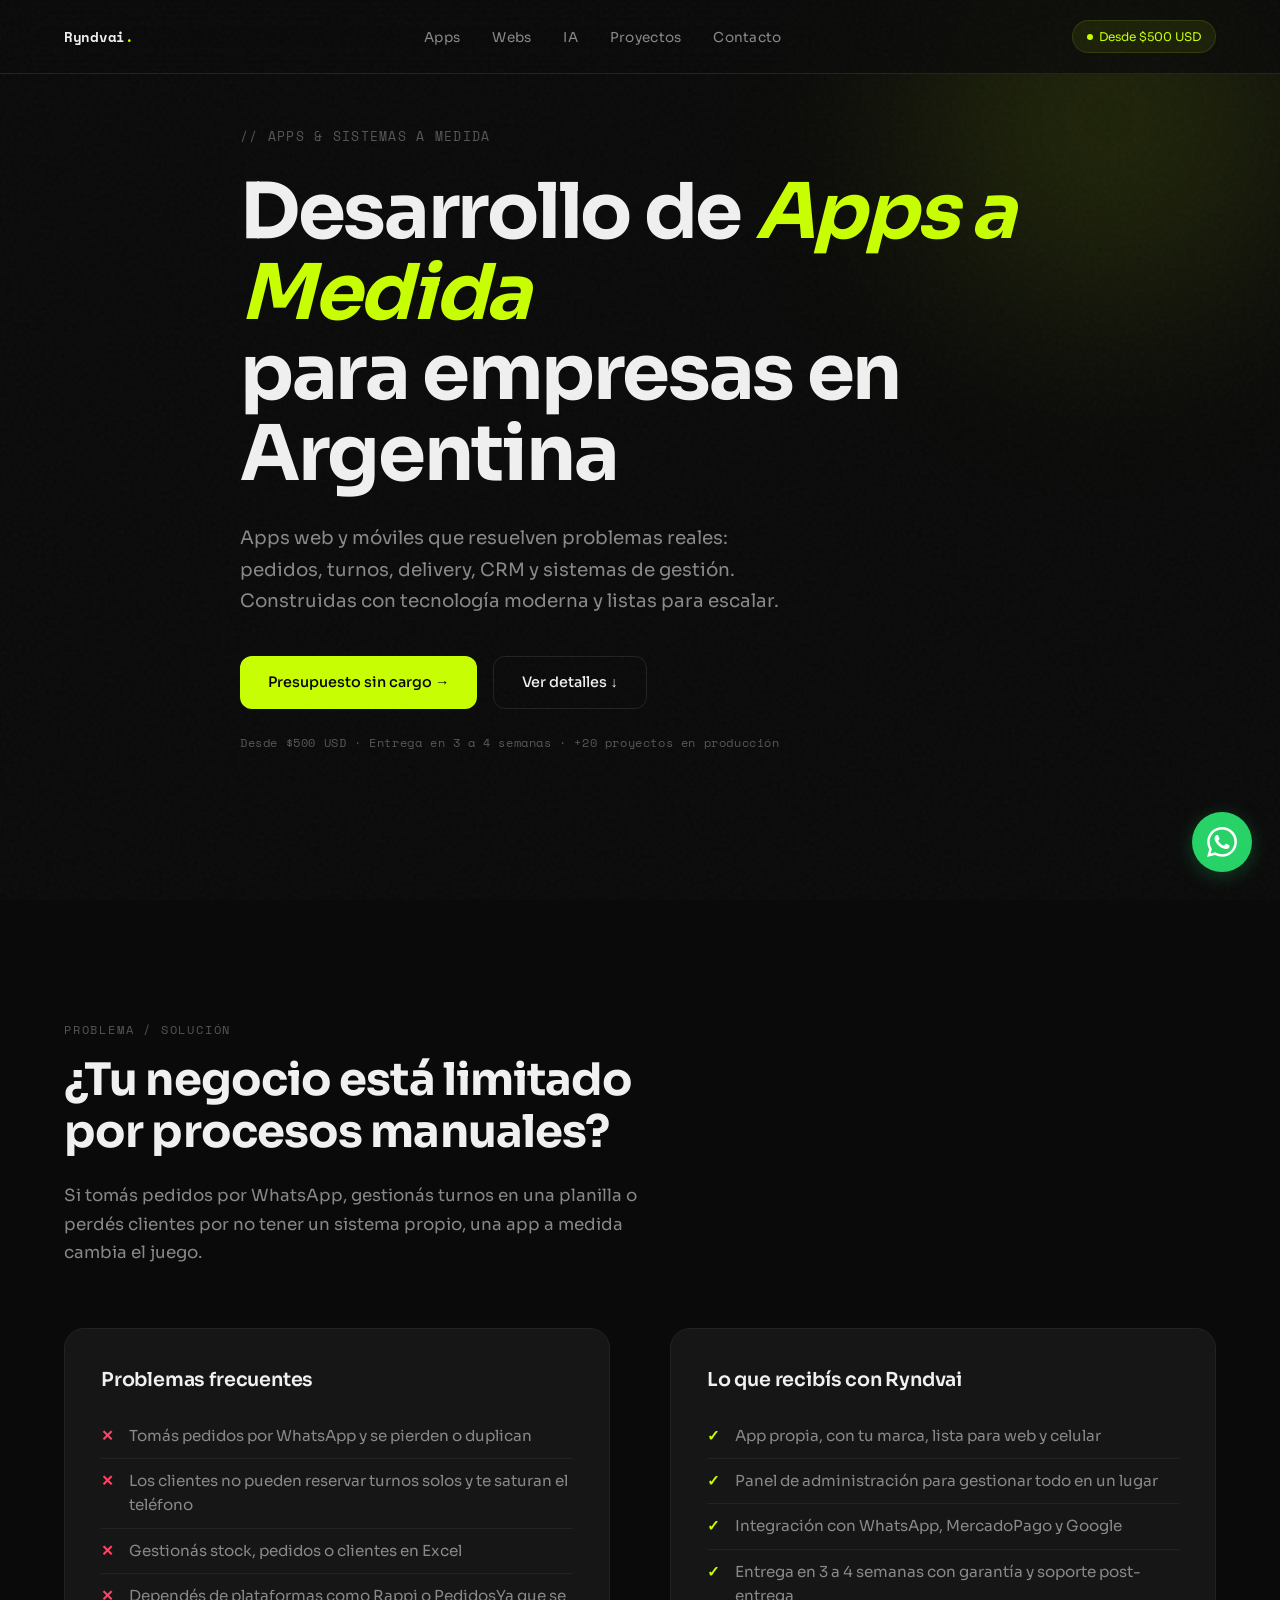
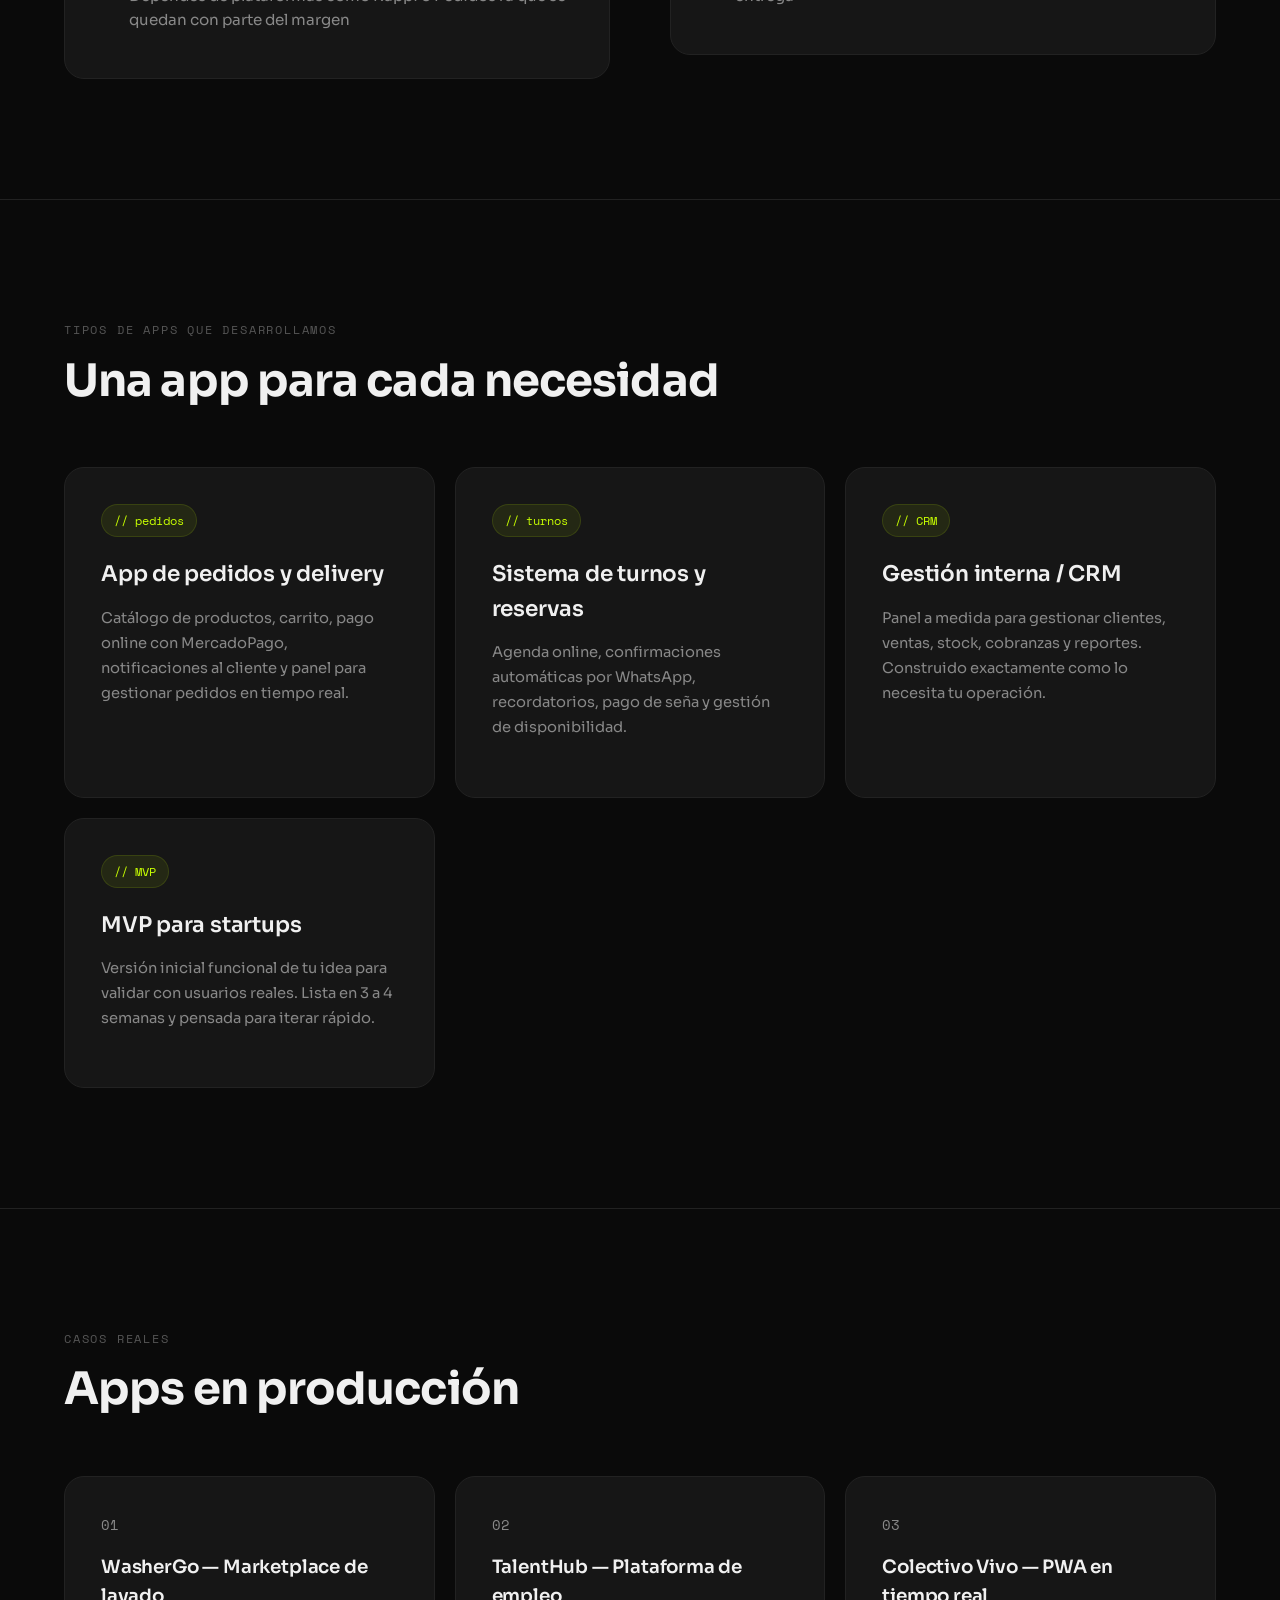
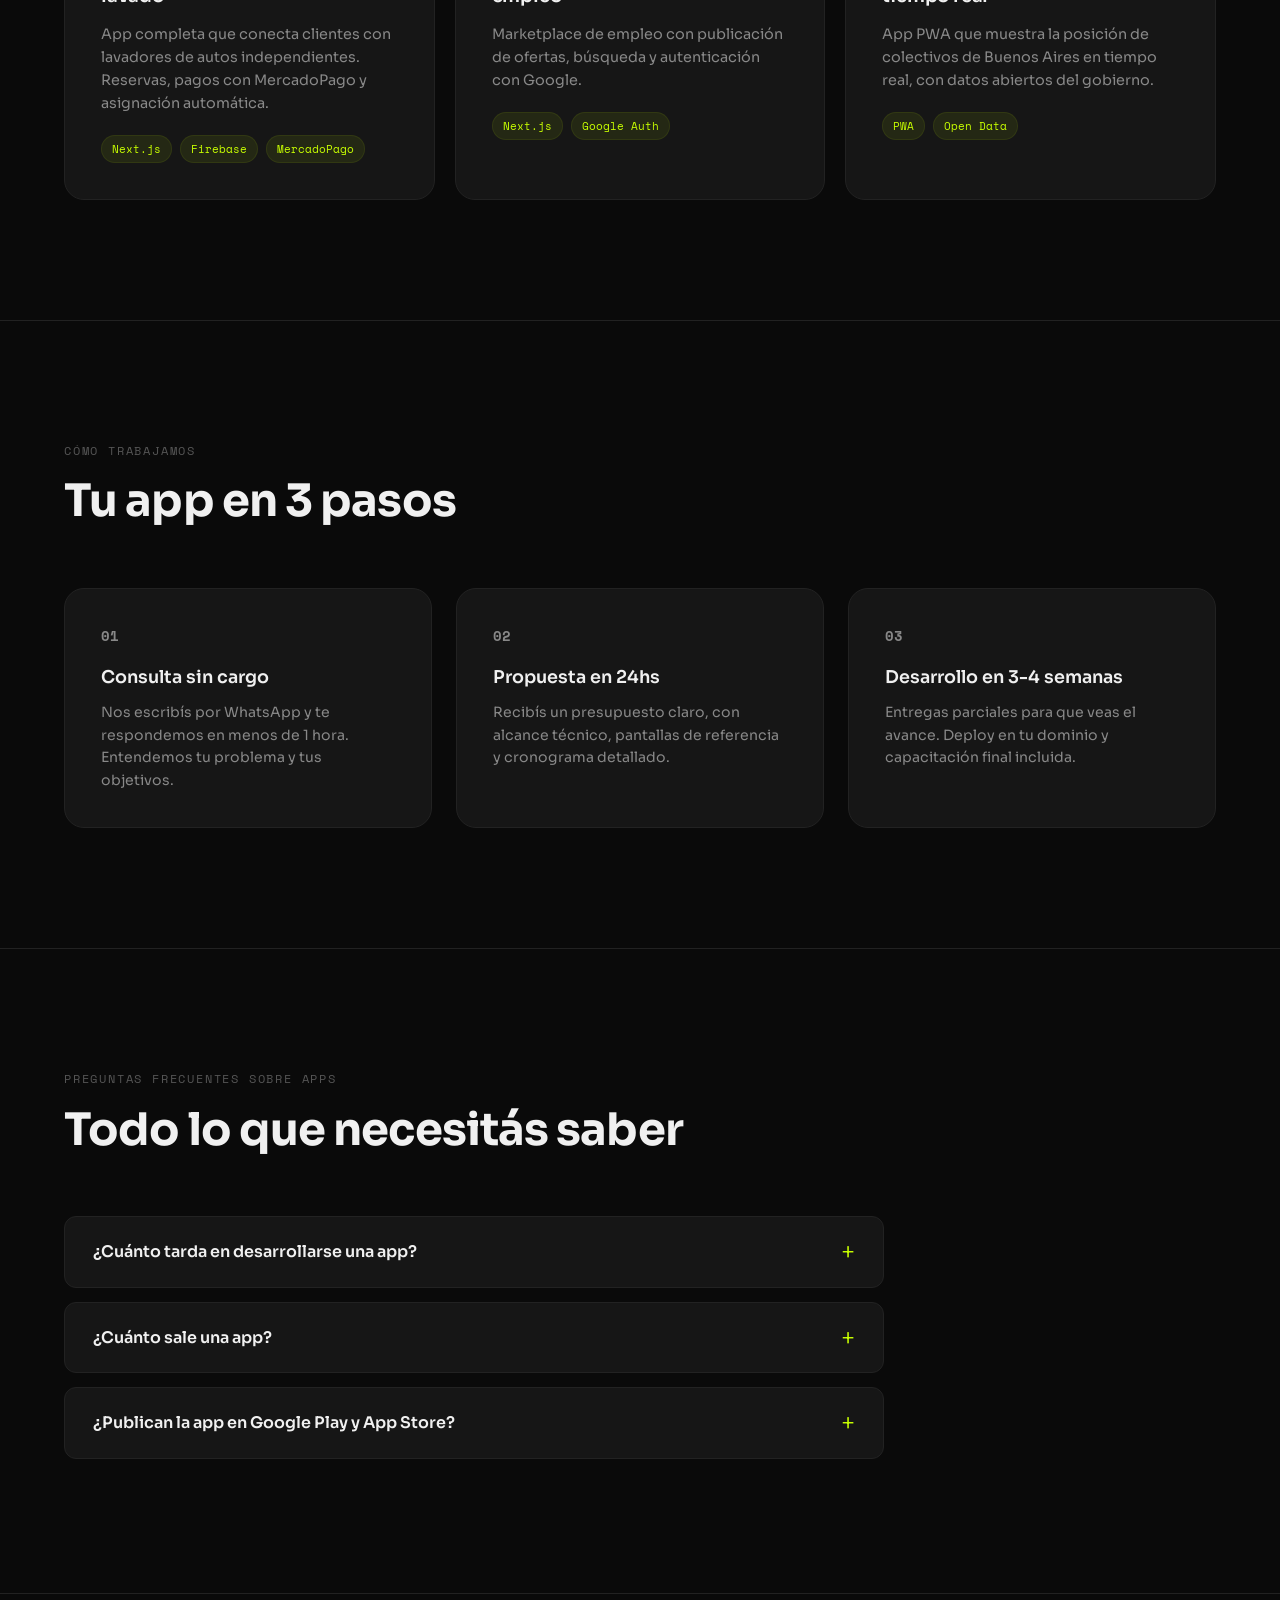
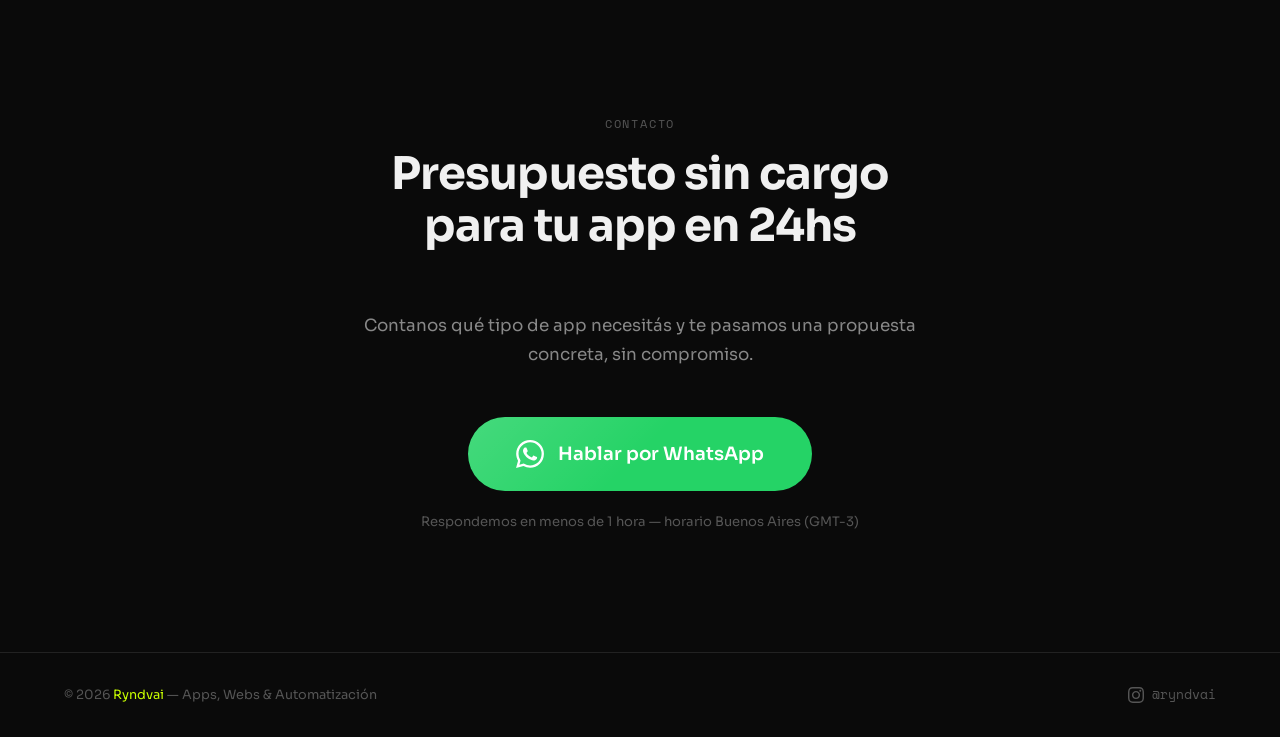
==== apps/index.html @ b4d009ed "fix: shorten meta descriptions to 145-155 chars (SEO best practice, fixes Bing warning)" ====
<!DOCTYPE html>
<html lang="es">
<head>
    <meta charset="UTF-8" />
    <meta name="viewport" content="width=device-width, initial-scale=1.0" />
    <title>Desarrollo de Apps a Medida en Argentina — Ryndvai</title>
    <meta name="description" content="Apps web y móviles a medida en Argentina: pedidos, turnos, CRM y MVPs. Desde $500 USD. Entrega 3-4 semanas. Presupuesto sin cargo en 24hs." />
    <meta name="keywords" content="desarrollo de apps Argentina, hacer una app para mi negocio, desarrollador apps Buenos Aires, empresa desarrollo de aplicaciones Argentina, app a medida, sistema de pedidos para negocio Argentina, app para turnos y reservas Argentina, app para delivery, app para restaurante Argentina, MVP startup Argentina desarrollo, programador de apps freelance Argentina" />
    <meta name="author" content="Ryndvai — Juan Manuel Luna" />
    <meta name="robots" content="index, follow" />
    <meta name="geo.region" content="AR-C" />
    <meta name="geo.placename" content="Buenos Aires" />
    <link rel="canonical" href="https://ryndvai.com/apps/" />
    <link rel="icon" type="image/png" sizes="32x32" href="/favicon-32.png" />
    <link rel="icon" type="image/png" sizes="16x16" href="/favicon-16.png" />
    <link rel="icon" type="image/x-icon" href="/favicon.ico" />
    <link rel="apple-touch-icon" sizes="180x180" href="/apple-touch-icon.png" />

    <meta property="og:type" content="website" />
    <meta property="og:locale" content="es_AR" />
    <meta property="og:title" content="Desarrollo de Apps a Medida en Argentina — Ryndvai" />
    <meta property="og:description" content="Apps a medida para empresas: pedidos, turnos, delivery, CRM. Desde $500 USD. Entrega 3 a 4 semanas." />
    <meta property="og:url" content="https://ryndvai.com/apps/" />
    <meta property="og:site_name" content="Ryndvai" />

    <meta name="twitter:card" content="summary_large_image" />
    <meta name="twitter:title" content="Desarrollo de Apps a Medida — Ryndvai" />
    <meta name="twitter:description" content="Apps a medida para empresas y PYMES en Argentina. Desde $500 USD." />

    <script type="application/ld+json">
    {
      "@context": "https://schema.org",
      "@type": "Service",
      "serviceType": "Desarrollo de aplicaciones a medida",
      "provider": { "@type": "ProfessionalService", "name": "Ryndvai", "url": "https://ryndvai.com/" },
      "areaServed": { "@type": "Country", "name": "Argentina" },
      "offers": { "@type": "Offer", "price": "500", "priceCurrency": "USD", "priceSpecification": { "@type": "PriceSpecification", "minPrice": "500", "priceCurrency": "USD" } },
      "description": "Desarrollo de apps web y móviles a medida para pedidos, turnos, delivery, CRM y sistemas internos."
    }
    </script>

    <!-- Google Analytics 4 -->
    <script async src="https://www.googletagmanager.com/gtag/js?id=G-XXXXXXXXXX"></script>
    <script>
      window.dataLayer = window.dataLayer || [];
      function gtag(){dataLayer.push(arguments);}
      gtag('js', new Date());
      gtag('config', 'G-XXXXXXXXXX');
      gtag('config', 'AW-XXXXXXXXX');
    </script>

    <link rel="preconnect" href="https://fonts.googleapis.com" />
    <link rel="preconnect" href="https://fonts.gstatic.com" crossorigin />
    <link href="https://fonts.googleapis.com/css2?family=Sora:wght@300;400;500;600;700&family=Space+Mono:wght@400;700&display=swap" rel="stylesheet" />
    <link rel="stylesheet" href="../style.css?v=3" />
</head>
<body>

    <nav>
        <div class="container">
            <a href="/" class="nav-logo">Ryndvai<span>.</span></a>
            <ul class="nav-links">
                <li><a href="/apps/">Apps</a></li>
                <li><a href="/webs/">Webs</a></li>
                <li><a href="/ia/">IA</a></li>
                <li><a href="/#projects">Proyectos</a></li>
                <li><a href="#contact">Contacto</a></li>
            </ul>
            <div class="nav-badge">Desde $500 USD</div>
            <button class="mobile-menu-btn" onclick="document.querySelector('.nav-links').classList.toggle('show')" aria-label="Menú">
                <span></span><span></span><span></span>
            </button>
        </div>
    </nav>

    <section class="hero">
        <div class="container">
            <div class="hero-content fade-up">
                <p class="hero-tag">// apps &amp; sistemas a medida</p>
                <h1>Desarrollo de <em>Apps a Medida</em><br>para empresas en Argentina</h1>
                <p class="hero-desc">Apps web y móviles que resuelven problemas reales: pedidos, turnos, delivery, CRM y sistemas de gestión. Construidas con tecnología moderna y listas para escalar.</p>
                <div class="hero-buttons">
                    <a href="https://wa.me/5491178284386?text=Hola%20Ryndvai%2C%20vi%20su%20web%20y%20me%20interesa%20desarrollar%20una%20app%20para%20mi%20negocio.%20%C2%BFPodemos%20hablar%3F" target="_blank" rel="noopener" class="btn btn-primary" onclick="trackWhatsAppClick('landing_apps')">Presupuesto sin cargo →</a>
                    <a href="#detalle" class="btn btn-outline">Ver detalles ↓</a>
                </div>
                <p class="hero-meta">Desde $500 USD · Entrega en 3 a 4 semanas · +20 proyectos en producción</p>
            </div>
        </div>
    </section>

    <section id="detalle">
        <div class="container">
            <div class="fade-up">
                <p class="section-tag">Problema / Solución</p>
                <h2 class="section-title">¿Tu negocio está limitado<br>por procesos manuales?</h2>
                <p class="section-desc">Si tomás pedidos por WhatsApp, gestionás turnos en una planilla o perdés clientes por no tener un sistema propio, una app a medida cambia el juego.</p>
            </div>
            <div class="two-col fade-up">
                <div class="panel">
                    <h3>Problemas frecuentes</h3>
                    <ul>
                        <li>Tomás pedidos por WhatsApp y se pierden o duplican</li>
                        <li>Los clientes no pueden reservar turnos solos y te saturan el teléfono</li>
                        <li>Gestionás stock, pedidos o clientes en Excel</li>
                        <li>Dependés de plataformas como Rappi o PedidosYa que se quedan con parte del margen</li>
                    </ul>
                </div>
                <div class="panel solution">
                    <h3>Lo que recibís con Ryndvai</h3>
                    <ul>
                        <li>App propia, con tu marca, lista para web y celular</li>
                        <li>Panel de administración para gestionar todo en un lugar</li>
                        <li>Integración con WhatsApp, MercadoPago y Google</li>
                        <li>Entrega en 3 a 4 semanas con garantía y soporte post-entrega</li>
                    </ul>
                </div>
            </div>
        </div>
    </section>

    <section id="services">
        <div class="container">
            <div class="fade-up">
                <p class="section-tag">Tipos de apps que desarrollamos</p>
                <h2 class="section-title">Una app para cada necesidad</h2>
            </div>
            <div class="services-grid">
                <div class="service-card fade-up">
                    <span class="service-icon">// pedidos</span>
                    <h3>App de pedidos y delivery</h3>
                    <p>Catálogo de productos, carrito, pago online con MercadoPago, notificaciones al cliente y panel para gestionar pedidos en tiempo real.</p>
                </div>
                <div class="service-card fade-up">
                    <span class="service-icon">// turnos</span>
                    <h3>Sistema de turnos y reservas</h3>
                    <p>Agenda online, confirmaciones automáticas por WhatsApp, recordatorios, pago de seña y gestión de disponibilidad.</p>
                </div>
                <div class="service-card fade-up">
                    <span class="service-icon">// CRM</span>
                    <h3>Gestión interna / CRM</h3>
                    <p>Panel a medida para gestionar clientes, ventas, stock, cobranzas y reportes. Construido exactamente como lo necesita tu operación.</p>
                </div>
                <div class="service-card fade-up">
                    <span class="service-icon">// MVP</span>
                    <h3>MVP para startups</h3>
                    <p>Versión inicial funcional de tu idea para validar con usuarios reales. Lista en 3 a 4 semanas y pensada para iterar rápido.</p>
                </div>
            </div>
        </div>
    </section>

    <section id="projects">
        <div class="container">
            <div class="fade-up">
                <p class="section-tag">Casos reales</p>
                <h2 class="section-title">Apps en producción</h2>
            </div>
            <div class="projects-grid">
                <a href="https://finanzasjuan.vercel.app/" target="_blank" rel="noopener" class="project-card fade-up" style="text-decoration:none;color:inherit;">
                    <p class="project-number">01</p>
                    <h3>WasherGo — Marketplace de lavado</h3>
                    <p>App completa que conecta clientes con lavadores de autos independientes. Reservas, pagos con MercadoPago y asignación automática.</p>
                    <div class="project-tags"><span class="project-tag">Next.js</span><span class="project-tag">Firebase</span><span class="project-tag">MercadoPago</span></div>
                </a>
                <a href="https://buscotrabajo.vercel.app/" target="_blank" rel="noopener" class="project-card fade-up" style="text-decoration:none;color:inherit;">
                    <p class="project-number">02</p>
                    <h3>TalentHub — Plataforma de empleo</h3>
                    <p>Marketplace de empleo con publicación de ofertas, búsqueda y autenticación con Google.</p>
                    <div class="project-tags"><span class="project-tag">Next.js</span><span class="project-tag">Google Auth</span></div>
                </a>
                <a href="https://colectivo-vivo.vercel.app/" target="_blank" rel="noopener" class="project-card fade-up" style="text-decoration:none;color:inherit;">
                    <p class="project-number">03</p>
                    <h3>Colectivo Vivo — PWA en tiempo real</h3>
                    <p>App PWA que muestra la posición de colectivos de Buenos Aires en tiempo real, con datos abiertos del gobierno.</p>
                    <div class="project-tags"><span class="project-tag">PWA</span><span class="project-tag">Open Data</span></div>
                </a>
            </div>
        </div>
    </section>

    <section id="process">
        <div class="container">
            <div class="fade-up">
                <p class="section-tag">Cómo trabajamos</p>
                <h2 class="section-title">Tu app en 3 pasos</h2>
            </div>
            <div class="process-grid">
                <div class="process-step fade-up"><p class="process-number">01</p><h3>Consulta sin cargo</h3><p>Nos escribís por WhatsApp y te respondemos en menos de 1 hora. Entendemos tu problema y tus objetivos.</p></div>
                <div class="process-step fade-up"><p class="process-number">02</p><h3>Propuesta en 24hs</h3><p>Recibís un presupuesto claro, con alcance técnico, pantallas de referencia y cronograma detallado.</p></div>
                <div class="process-step fade-up"><p class="process-number">03</p><h3>Desarrollo en 3-4 semanas</h3><p>Entregas parciales para que veas el avance. Deploy en tu dominio y capacitación final incluida.</p></div>
            </div>
        </div>
    </section>

    <section id="faq">
        <div class="container">
            <div class="fade-up">
                <p class="section-tag">Preguntas frecuentes sobre apps</p>
                <h2 class="section-title">Todo lo que necesitás saber</h2>
            </div>
            <div class="faq-list fade-up">
                <details class="faq-item"><summary>¿Cuánto tarda en desarrollarse una app?</summary><div class="faq-answer">Una app a medida la entregamos en 3 a 4 semanas. Para MVPs simples podemos bajar a 2 semanas. El plazo exacto te lo confirmamos en la propuesta.</div></details>
                <details class="faq-item"><summary>¿Cuánto sale una app?</summary><div class="faq-answer">Las apps arrancan desde $500 USD. El precio final depende de la complejidad, integraciones y cantidad de pantallas. El presupuesto inicial es sin cargo.</div></details>
                <details class="faq-item"><summary>¿Publican la app en Google Play y App Store?</summary><div class="faq-answer">Construimos apps web progresivas (PWA) que se instalan en el celular sin pasar por las stores. Si necesitás app nativa en stores, también lo hacemos — se cotiza aparte.</div></details>
            </div>
        </div>
    </section>

    <section id="contact">
        <div class="container">
            <div class="fade-up" style="text-align: center;">
                <p class="section-tag">Contacto</p>
                <h2 class="section-title">Presupuesto sin cargo<br>para tu app en 24hs</h2>
            </div>
            <div class="contact-wrapper fade-up">
                <p class="section-desc">Contanos qué tipo de app necesitás y te pasamos una propuesta concreta, sin compromiso.</p>
                <a href="https://wa.me/5491178284386?text=Hola%20Ryndvai%2C%20vi%20su%20web%20y%20me%20interesa%20desarrollar%20una%20app%20para%20mi%20negocio.%20%C2%BFPodemos%20hablar%3F" target="_blank" rel="noopener" class="whatsapp-btn" onclick="trackWhatsAppClick('landing_apps')">
                    <svg viewBox="0 0 24 24" fill="currentColor"><path d="M17.472 14.382c-.297-.149-1.758-.867-2.03-.967-.273-.099-.471-.148-.67.15-.197.297-.767.966-.94 1.164-.173.199-.347.223-.644.075-.297-.15-1.255-.463-2.39-1.475-.883-.788-1.48-1.761-1.653-2.059-.173-.297-.018-.458.13-.606.134-.133.298-.347.446-.52.149-.174.198-.298.298-.497.099-.198.05-.371-.025-.52-.075-.149-.669-1.612-.916-2.207-.242-.579-.487-.5-.669-.51-.173-.008-.371-.01-.57-.01-.198 0-.52.074-.792.372-.272.297-1.04 1.016-1.04 2.479 0 1.462 1.065 2.875 1.213 3.074.149.198 2.096 3.2 5.077 4.487.709.306 1.262.489 1.694.625.712.227 1.36.195 1.871.118.571-.085 1.758-.719 2.006-1.413.248-.694.248-1.289.173-1.413-.074-.124-.272-.198-.57-.347m-5.421 7.403h-.004a9.87 9.87 0 01-5.031-1.378l-.361-.214-3.741.982.998-3.648-.235-.374a9.86 9.86 0 01-1.51-5.26c.001-5.45 4.436-9.884 9.888-9.884 2.64 0 5.122 1.03 6.988 2.898a9.825 9.825 0 012.893 6.994c-.003 5.45-4.437 9.884-9.885 9.884m8.413-18.297A11.815 11.815 0 0012.05 0C5.495 0 .16 5.335.157 11.892c0 2.096.547 4.142 1.588 5.945L.057 24l6.305-1.654a11.882 11.882 0 005.683 1.448h.005c6.554 0 11.89-5.335 11.893-11.893a11.821 11.821 0 00-3.48-8.413z"/></svg>
                    Hablar por WhatsApp
                </a>
                <p class="whatsapp-note">Respondemos en menos de 1 hora — horario Buenos Aires (GMT-3)</p>
            </div>
        </div>
    </section>

    <footer style="padding:32px 0;border-top:1px solid var(--border);">
        <div class="container" style="display:flex;justify-content:space-between;align-items:center;gap:20px;flex-wrap:wrap;">
            <p style="font-size:0.8rem;color:var(--text-muted);margin:0;">© 2026 <span>Ryndvai</span> — Apps, Webs &amp; Automatización</p>
            <div class="footer-social" style="display:flex;align-items:center;gap:16px;">
                <a href="https://www.instagram.com/ryndvai/" target="_blank" rel="noopener" aria-label="Instagram" style="display:inline-flex;align-items:center;gap:8px;color:var(--text-muted);font-size:0.8rem;font-family:var(--font-mono);line-height:1;">
                    <svg width="16" height="16" viewBox="0 0 24 24" fill="currentColor" style="width:16px;height:16px;flex-shrink:0;"><path d="M12 2.163c3.204 0 3.584.012 4.85.07 3.252.148 4.771 1.691 4.919 4.919.058 1.265.069 1.645.069 4.849 0 3.205-.012 3.584-.069 4.849-.149 3.225-1.664 4.771-4.919 4.919-1.266.058-1.644.07-4.85.07-3.204 0-3.584-.012-4.849-.07-3.26-.149-4.771-1.699-4.919-4.92-.058-1.265-.07-1.644-.07-4.849 0-3.204.013-3.583.07-4.849.149-3.227 1.664-4.771 4.919-4.919 1.266-.057 1.645-.069 4.849-.069zm0-2.163c-3.259 0-3.667.014-4.947.072-4.358.2-6.78 2.618-6.98 6.98-.059 1.281-.073 1.689-.073 4.948 0 3.259.014 3.668.072 4.948.2 4.358 2.618 6.78 6.98 6.98 1.281.058 1.689.072 4.948.072 3.259 0 3.668-.014 4.948-.072 4.354-.2 6.782-2.618 6.979-6.98.059-1.28.073-1.689.073-4.948 0-3.259-.014-3.667-.072-4.947-.196-4.354-2.617-6.78-6.979-6.98-1.281-.059-1.69-.073-4.949-.073zm0 5.838c-3.403 0-6.162 2.759-6.162 6.162s2.759 6.163 6.162 6.163 6.162-2.759 6.162-6.163c0-3.403-2.759-6.162-6.162-6.162zm0 10.162c-2.209 0-4-1.79-4-4 0-2.209 1.791-4 4-4s4 1.791 4 4c0 2.21-1.791 4-4 4zm6.406-11.845c-.796 0-1.441.645-1.441 1.44s.645 1.44 1.441 1.44c.795 0 1.439-.645 1.439-1.44s-.644-1.44-1.439-1.44z"/></svg>
                    @ryndvai
                </a>
            </div>
        </div>
    </footer>

    <a href="https://wa.me/5491178284386?text=Hola%20Ryndvai%2C%20vi%20su%20web%20y%20me%20interesa%20desarrollar%20una%20app%20para%20mi%20negocio.%20%C2%BFPodemos%20hablar%3F" target="_blank" rel="noopener" class="whatsapp-float" aria-label="Contactar por WhatsApp" onclick="trackWhatsAppClick('float_apps')">
        <svg viewBox="0 0 24 24"><path d="M17.472 14.382c-.297-.149-1.758-.867-2.03-.967-.273-.099-.471-.148-.67.15-.197.297-.767.966-.94 1.164-.173.199-.347.223-.644.075-.297-.15-1.255-.463-2.39-1.475-.883-.788-1.48-1.761-1.653-2.059-.173-.297-.018-.458.13-.606.134-.133.298-.347.446-.52.149-.174.198-.298.298-.497.099-.198.05-.371-.025-.52-.075-.149-.669-1.612-.916-2.207-.242-.579-.487-.5-.669-.51-.173-.008-.371-.01-.57-.01-.198 0-.52.074-.792.372-.272.297-1.04 1.016-1.04 2.479 0 1.462 1.065 2.875 1.213 3.074.149.198 2.096 3.2 5.077 4.487.709.306 1.262.489 1.694.625.712.227 1.36.195 1.871.118.571-.085 1.758-.719 2.006-1.413.248-.694.248-1.289.173-1.413-.074-.124-.272-.198-.57-.347m-5.421 7.403h-.004a9.87 9.87 0 01-5.031-1.378l-.361-.214-3.741.982.998-3.648-.235-.374a9.86 9.86 0 01-1.51-5.26c.001-5.45 4.436-9.884 9.888-9.884 2.64 0 5.122 1.03 6.988 2.898a9.825 9.825 0 012.893 6.994c-.003 5.45-4.437 9.884-9.885 9.884m8.413-18.297A11.815 11.815 0 0012.05 0C5.495 0 .16 5.335.157 11.892c0 2.096.547 4.142 1.588 5.945L.057 24l6.305-1.654a11.882 11.882 0 005.683 1.448h.005c6.554 0 11.89-5.335 11.893-11.893a11.821 11.821 0 00-3.48-8.413z"/></svg>
    </a>

    <script src="../main.js"></script>
</body>
</html>
---- style.css ----
/* ===== RESET & BASE ===== */
*, *::before, *::after { margin: 0; padding: 0; box-sizing: border-box; }

:root {
    --bg-primary: #0a0a0a;
    --bg-secondary: #111111;
    --bg-card: #161616;
    --border: #222222;
    --text-primary: #f0f0f0;
    --text-secondary: #888888;
    --text-muted: #555555;
    --accent: #c8ff00;
    --accent-dim: rgba(200, 255, 0, 0.08);
    --accent-glow: rgba(200, 255, 0, 0.15);
    --whatsapp: #25D366;
    --whatsapp-dark: #1da851;
    --whatsapp-glow: rgba(37, 211, 102, 0.25);
    --radius: 12px;
    --radius-lg: 20px;
    --font-display: 'Sora', sans-serif;
    --font-mono: 'Space Mono', monospace;
}

html { scroll-behavior: smooth; overflow-x: hidden; max-width: 100%; }
body {
    font-family: var(--font-display);
    background: var(--bg-primary);
    color: var(--text-primary);
    line-height: 1.6;
    -webkit-font-smoothing: antialiased;
    overflow-x: hidden;
    max-width: 100vw;
    position: relative;
}
a { color: inherit; text-decoration: none; }
.container { max-width: 1200px; margin: 0 auto; padding: 0 24px; }

body::after {
    content: '';
    position: fixed;
    inset: 0;
    background-image: url("data:image/svg+xml,%3Csvg viewBox='0 0 256 256' xmlns='http://www.w3.org/2000/svg'%3E%3Cfilter id='noise'%3E%3CfeTurbulence type='fractalNoise' baseFrequency='0.9' numOctaves='4' stitchTiles='stitch'/%3E%3C/filter%3E%3Crect width='100%25' height='100%25' filter='url(%23noise)' opacity='0.03'/%3E%3C/svg%3E");
    pointer-events: none;
    z-index: 9999;
}

/* ===== NAV ===== */
nav {
    position: fixed; top: 0; left: 0; right: 0; z-index: 100;
    padding: 20px 0;
    background: rgba(10, 10, 10, 0.8);
    backdrop-filter: blur(20px);
    -webkit-backdrop-filter: blur(20px);
    border-bottom: 1px solid var(--border);
}
nav .container { display: flex; justify-content: space-between; align-items: center; }
.nav-logo { font-family: var(--font-mono); font-size: 0.9rem; font-weight: 700; letter-spacing: -0.02em; color: var(--text-primary); }
.nav-logo span { color: var(--accent); }
.nav-links { display: flex; gap: 32px; list-style: none; }
.nav-links a { font-size: 0.85rem; color: var(--text-secondary); transition: color 0.3s; letter-spacing: 0.02em; }
.nav-links a:hover { color: var(--text-primary); }
.nav-badge {
    display: inline-flex; align-items: center; gap: 6px;
    font-size: 0.75rem; color: var(--accent);
    background: var(--accent-dim);
    padding: 6px 14px; border-radius: 100px;
    border: 1px solid rgba(200, 255, 0, 0.12);
}
.nav-badge::before {
    content: ''; width: 6px; height: 6px;
    background: var(--accent); border-radius: 50%;
    animation: pulse 2s ease-in-out infinite;
}
@keyframes pulse {
    0%, 100% { opacity: 1; transform: scale(1); }
    50% { opacity: 0.5; transform: scale(0.8); }
}

/* ===== HERO ===== */
.hero {
    min-height: 100vh;
    display: flex; align-items: center;
    padding-top: 100px;
    position: relative;
}
.hero::before {
    content: '';
    position: absolute;
    top: -20%; right: -10%;
    width: 600px; height: 600px;
    background: radial-gradient(circle, var(--accent-glow) 0%, transparent 70%);
    filter: blur(80px);
    pointer-events: none;
}
.hero-content { position: relative; z-index: 1; max-width: 800px; }
.hero-tag { font-family: var(--font-mono); font-size: 0.8rem; color: var(--text-muted); margin-bottom: 24px; letter-spacing: 0.1em; text-transform: uppercase; }
.hero h1 { font-size: clamp(2.8rem, 6vw, 5rem); font-weight: 700; line-height: 1.05; letter-spacing: -0.03em; margin-bottom: 28px; }
.hero h1 em { font-style: italic; color: var(--accent); }
.hero-desc { font-size: 1.15rem; color: var(--text-secondary); max-width: 560px; line-height: 1.7; margin-bottom: 40px; }
.hero-buttons { display: flex; gap: 16px; flex-wrap: wrap; }
.hero-meta { margin-top: 24px; font-family: var(--font-mono); font-size: 0.75rem; color: var(--text-muted); letter-spacing: 0.05em; }

.btn {
    display: inline-flex; align-items: center; gap: 8px;
    padding: 14px 28px; border-radius: var(--radius);
    font-size: 0.9rem; font-weight: 500; font-family: var(--font-display);
    cursor: pointer; border: none;
    transition: all 0.3s ease;
}
.btn-primary { background: var(--accent); color: #000; }
.btn-primary:hover { background: #deff44; transform: translateY(-2px); box-shadow: 0 8px 30px var(--accent-glow); }
.btn-outline { background: transparent; color: var(--text-primary); border: 1px solid var(--border); }
.btn-outline:hover { border-color: var(--text-muted); transform: translateY(-2px); }

/* ===== SECTIONS ===== */
section { padding: 120px 0; }
.section-tag { font-family: var(--font-mono); font-size: 0.75rem; color: var(--text-muted); text-transform: uppercase; letter-spacing: 0.15em; margin-bottom: 16px; }
.section-title { font-size: clamp(1.8rem, 3.5vw, 2.8rem); font-weight: 700; letter-spacing: -0.02em; margin-bottom: 24px; line-height: 1.15; }
.section-desc { font-size: 1.05rem; color: var(--text-secondary); max-width: 600px; line-height: 1.7; }

/* ===== ABOUT ===== */
#about { border-top: 1px solid var(--border); }
.about-grid { display: grid; grid-template-columns: 1fr 1fr; gap: 80px; align-items: start; margin-top: 60px; }
.about-text p { color: var(--text-secondary); margin-bottom: 20px; line-height: 1.8; font-size: 1rem; }
.about-text strong { color: var(--text-primary); }
.tools-grid { display: grid; grid-template-columns: repeat(2, 1fr); gap: 12px; }
.tool-item { background: var(--bg-card); border: 1px solid var(--border); border-radius: var(--radius); padding: 20px; transition: all 0.3s ease; }
.tool-item:hover { border-color: var(--text-muted); transform: translateY(-2px); }
.tool-name { font-weight: 600; font-size: 0.9rem; margin-bottom: 4px; }
.tool-desc { font-size: 0.78rem; color: var(--text-muted); }

/* ===== PROJECTS ===== */
#projects { border-top: 1px solid var(--border); }
.projects-grid { display: grid; grid-template-columns: repeat(auto-fit, minmax(340px, 1fr)); gap: 20px; margin-top: 60px; }
.project-card { background: var(--bg-card); border: 1px solid var(--border); border-radius: var(--radius-lg); padding: 36px; transition: all 0.4s ease; position: relative; overflow: hidden; }
.project-card::before {
    content: ''; position: absolute; top: 0; left: 0; right: 0;
    height: 2px; background: linear-gradient(90deg, transparent, var(--accent), transparent);
    opacity: 0; transition: opacity 0.4s;
}
.project-card:hover::before { opacity: 1; }
.project-card:hover { border-color: var(--text-muted); transform: translateY(-4px); }
.project-number { font-family: var(--font-mono); font-size: 0.7rem; color: var(--text-muted); margin-bottom: 16px; }
.project-card h3 { font-size: 1.15rem; font-weight: 600; margin-bottom: 12px; letter-spacing: -0.01em; }
.project-card p { font-size: 0.9rem; color: var(--text-secondary); line-height: 1.6; }
.project-tags { display: flex; gap: 8px; flex-wrap: wrap; margin-top: 20px; }
.project-tag { font-size: 0.7rem; font-family: var(--font-mono); color: var(--accent); background: var(--accent-dim); padding: 4px 10px; border-radius: 100px; border: 1px solid rgba(200, 255, 0, 0.08); }

/* ===== CONTACT / WHATSAPP ===== */
#contact { border-top: 1px solid var(--border); }
.contact-wrapper { margin-top: 60px; display: flex; flex-direction: column; align-items: center; text-align: center; }
.contact-wrapper .section-desc { text-align: center; margin-bottom: 48px; }
.whatsapp-btn {
    display: inline-flex; align-items: center; gap: 14px;
    padding: 22px 48px;
    background: var(--whatsapp); color: #fff;
    font-size: 1.15rem; font-weight: 600; font-family: var(--font-display);
    border: none; border-radius: 60px;
    cursor: pointer;
    transition: all 0.4s cubic-bezier(0.22, 1, 0.36, 1);
    text-decoration: none;
    position: relative; overflow: hidden;
}
.whatsapp-btn::before {
    content: ''; position: absolute; inset: 0;
    background: linear-gradient(135deg, rgba(255,255,255,0.15) 0%, transparent 50%);
    border-radius: inherit;
}
.whatsapp-btn:hover {
    background: var(--whatsapp-dark);
    transform: translateY(-3px) scale(1.02);
    box-shadow: 0 16px 50px var(--whatsapp-glow), 0 0 0 1px rgba(37, 211, 102, 0.3);
}
.whatsapp-btn:active { transform: translateY(-1px) scale(0.99); }
.whatsapp-btn svg { width: 28px; height: 28px; flex-shrink: 0; }
.whatsapp-note { margin-top: 20px; font-size: 0.82rem; color: var(--text-muted); }

.contact-extras { display: flex; gap: 40px; margin-top: 60px; padding-top: 40px; border-top: 1px solid var(--border); }
.contact-extra-item { text-align: center; }
.contact-extra-label { font-family: var(--font-mono); font-size: 0.7rem; color: var(--text-muted); text-transform: uppercase; letter-spacing: 0.1em; margin-bottom: 8px; }
.contact-extra-value { font-size: 0.9rem; color: var(--text-secondary); }
.contact-extra-value a { color: var(--text-primary); transition: color 0.3s; }
.contact-extra-value a:hover { color: var(--accent); }

/* ===== SERVICES ===== */
#services { border-top: 1px solid var(--border); }
.services-grid { display: grid; grid-template-columns: repeat(auto-fit, minmax(300px, 1fr)); gap: 20px; margin-top: 60px; }
.service-card { background: var(--bg-card); border: 1px solid var(--border); border-radius: var(--radius-lg); padding: 36px; transition: all 0.4s ease; position: relative; display: flex; flex-direction: column; text-decoration: none; color: inherit; }
.service-card:hover { border-color: var(--accent); transform: translateY(-4px); }
.service-icon { font-family: var(--font-mono); font-size: 0.75rem; color: var(--accent); background: var(--accent-dim); padding: 6px 12px; border-radius: 100px; display: inline-block; margin-bottom: 20px; border: 1px solid rgba(200, 255, 0, 0.12); align-self: flex-start; }
.service-card h3 { font-size: 1.35rem; font-weight: 600; margin-bottom: 14px; letter-spacing: -0.01em; }
.service-card p { font-size: 0.92rem; color: var(--text-secondary); line-height: 1.7; margin-bottom: 20px; }
.service-list { list-style: none; margin-bottom: 24px; }
.service-list li { font-size: 0.85rem; color: var(--text-secondary); padding: 6px 0; padding-left: 20px; position: relative; }
.service-list li::before { content: '→'; position: absolute; left: 0; color: var(--accent); }
.service-price { font-family: var(--font-mono); font-size: 0.85rem; color: var(--text-primary); padding-top: 20px; border-top: 1px solid var(--border); margin-top: auto; }
.service-price strong { color: var(--accent); }
.service-cta { margin-top: 16px; font-family: var(--font-mono); font-size: 0.78rem; color: var(--accent); display: inline-flex; align-items: center; gap: 6px; }

/* ===== PROCESS ===== */
#process { border-top: 1px solid var(--border); }
.process-grid { display: grid; grid-template-columns: repeat(3, 1fr); gap: 24px; margin-top: 60px; }
.process-step { background: var(--bg-card); border: 1px solid var(--border); border-radius: var(--radius-lg); padding: 36px; transition: all 0.3s ease; }
.process-step:hover { border-color: var(--text-muted); }
.process-number { font-family: var(--font-mono); font-size: 2.2rem; font-weight: 700; color: var(--accent); margin-bottom: 16px; line-height: 1; }
.process-step h3 { font-size: 1.1rem; font-weight: 600; margin-bottom: 10px; }
.process-step p { font-size: 0.88rem; color: var(--text-secondary); line-height: 1.6; }

/* ===== FAQ ===== */
#faq { border-top: 1px solid var(--border); }
.faq-list { margin-top: 60px; max-width: 820px; }
.faq-item { background: var(--bg-card); border: 1px solid var(--border); border-radius: var(--radius); margin-bottom: 14px; overflow: hidden; transition: border-color 0.3s; }
.faq-item:hover { border-color: var(--text-muted); }
.faq-item summary { padding: 22px 28px; cursor: pointer; font-weight: 600; font-size: 1rem; list-style: none; display: flex; justify-content: space-between; align-items: center; gap: 20px; }
.faq-item summary::-webkit-details-marker { display: none; }
.faq-item summary::after { content: '+'; color: var(--accent); font-size: 1.5rem; font-weight: 300; transition: transform 0.3s; line-height: 1; }
.faq-item[open] summary::after { transform: rotate(45deg); }
.faq-answer { padding: 0 28px 24px; color: var(--text-secondary); font-size: 0.92rem; line-height: 1.7; }

/* ===== VIDEO ===== */
#video { border-top: 1px solid var(--border); }
.video-wrapper { margin-top: 60px; position: relative; border-radius: var(--radius-lg); overflow: hidden; border: 1px solid var(--border); background: #000; box-shadow: 0 0 80px rgba(200, 255, 0, 0.05); transition: box-shadow 0.4s ease; }
.video-wrapper:hover { box-shadow: 0 0 100px rgba(200, 255, 0, 0.1); }
.video-wrapper video { width: 100%; display: block; border-radius: var(--radius-lg); }

/* ===== PROBLEM / SOLUTION (landings) ===== */
.two-col { display: grid; grid-template-columns: 1fr 1fr; gap: 60px; margin-top: 60px; align-items: start; }
.panel { background: var(--bg-card); border: 1px solid var(--border); border-radius: var(--radius-lg); padding: 36px; }
.panel h3 { font-size: 1.2rem; font-weight: 600; margin-bottom: 18px; letter-spacing: -0.01em; }
.panel ul { list-style: none; }
.panel li { font-size: 0.95rem; color: var(--text-secondary); padding: 10px 0; padding-left: 28px; position: relative; line-height: 1.6; border-bottom: 1px solid var(--border); }
.panel li:last-child { border-bottom: none; }
.panel li::before { content: '✕'; position: absolute; left: 0; color: #ff4466; font-weight: 700; }
.panel.solution li::before { content: '✓'; color: var(--accent); }

/* ===== FOOTER ===== */
footer { padding: 32px 0; border-top: 1px solid var(--border); }
footer .container { display: flex; justify-content: space-between; align-items: center; gap: 20px; flex-wrap: wrap; }
footer p { font-size: 0.8rem; color: var(--text-muted); margin: 0; }
footer span { color: var(--accent); }
.footer-social { display: flex; align-items: center; gap: 16px; }
.footer-social a { display: inline-flex; align-items: center; gap: 8px; color: var(--text-muted); font-size: 0.8rem; font-family: var(--font-mono); transition: color 0.3s; line-height: 1; }
.footer-social a:hover { color: var(--accent); }
.footer-social svg { width: 16px !important; height: 16px !important; flex-shrink: 0; }

@media (max-width: 640px) {
    footer .container { flex-direction: column; gap: 12px; text-align: center; }
}

/* ===== FLOATING WHATSAPP ===== */
.whatsapp-float {
    position: fixed; bottom: 28px; right: 28px;
    width: 60px; height: 60px;
    background: var(--whatsapp); border-radius: 50%;
    display: flex; align-items: center; justify-content: center;
    z-index: 99;
    box-shadow: 0 4px 20px var(--whatsapp-glow);
    transition: all 0.3s ease;
    animation: floatPulse 3s ease-in-out infinite;
}
.whatsapp-float:hover { transform: scale(1.1); box-shadow: 0 6px 30px rgba(37, 211, 102, 0.4); }
.whatsapp-float svg { width: 30px; height: 30px; fill: #fff; }
@keyframes floatPulse {
    0%, 100% { box-shadow: 0 4px 20px var(--whatsapp-glow); }
    50% { box-shadow: 0 4px 30px rgba(37, 211, 102, 0.4); }
}

/* ===== ANIMATIONS ===== */
.fade-up { opacity: 1; transform: translateY(0); transition: all 0.8s cubic-bezier(0.22, 1, 0.36, 1); }
.fade-up.visible { opacity: 1; transform: translateY(0); }

/* ===== MOBILE ===== */
.mobile-menu-btn { display: none; background: none; border: none; cursor: pointer; padding: 8px; }
.mobile-menu-btn span { display: block; width: 24px; height: 2px; background: var(--text-primary); margin: 5px 0; transition: all 0.3s; }

@media (max-width: 768px) {
    .nav-links { display: none; }
    .nav-badge { display: none; }
    .mobile-menu-btn { display: block; }
    .about-grid { grid-template-columns: 1fr; gap: 40px; }
    .projects-grid { grid-template-columns: 1fr; }
    .services-grid { grid-template-columns: 1fr; }
    .process-grid { grid-template-columns: 1fr; }
    .two-col { grid-template-columns: 1fr; gap: 20px; }
    .hero h1 { font-size: 2.4rem; }
    .contact-extras { flex-direction: column; gap: 24px; }
    .whatsapp-btn { padding: 18px 36px; font-size: 1rem; }
    section { padding: 80px 0; }
}

@media (max-width: 480px) {
    .tools-grid { grid-template-columns: 1fr; }
    .hero-buttons { flex-direction: column; }
    .btn { width: 100%; justify-content: center; }
}
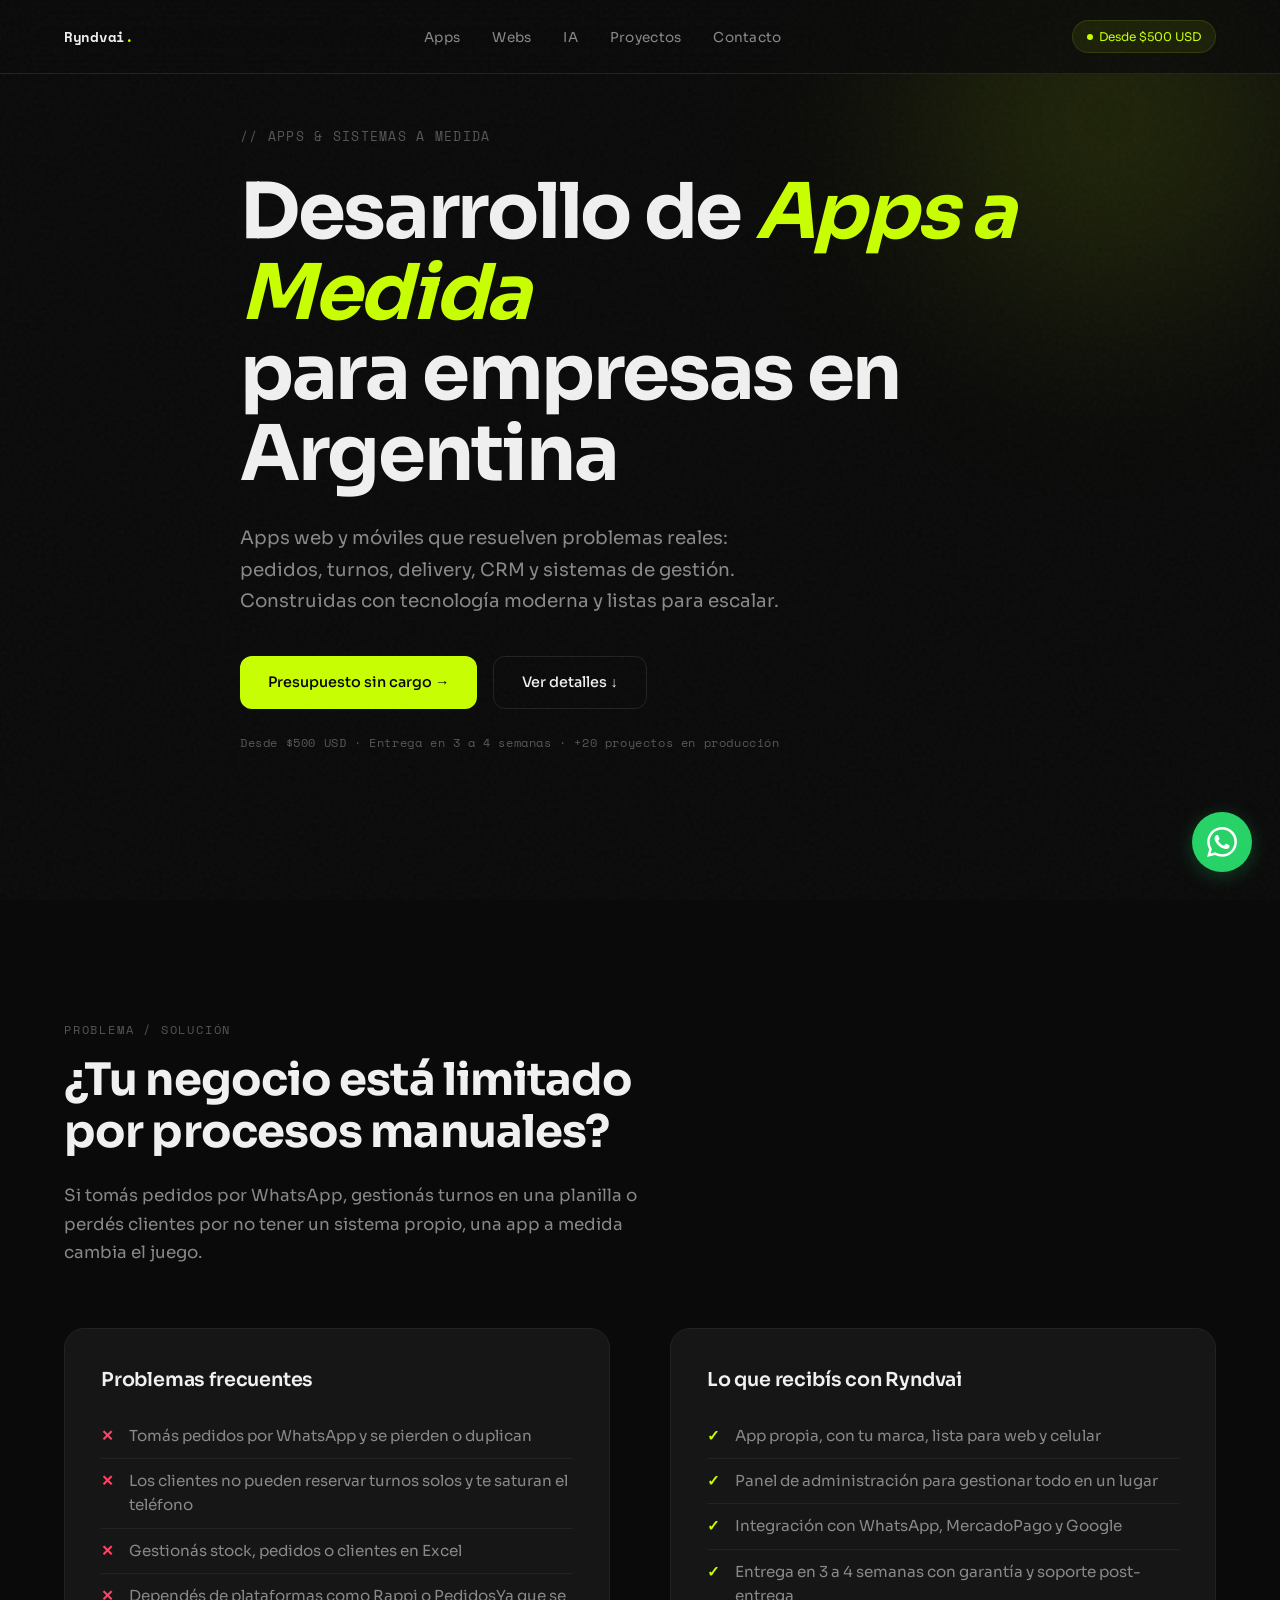
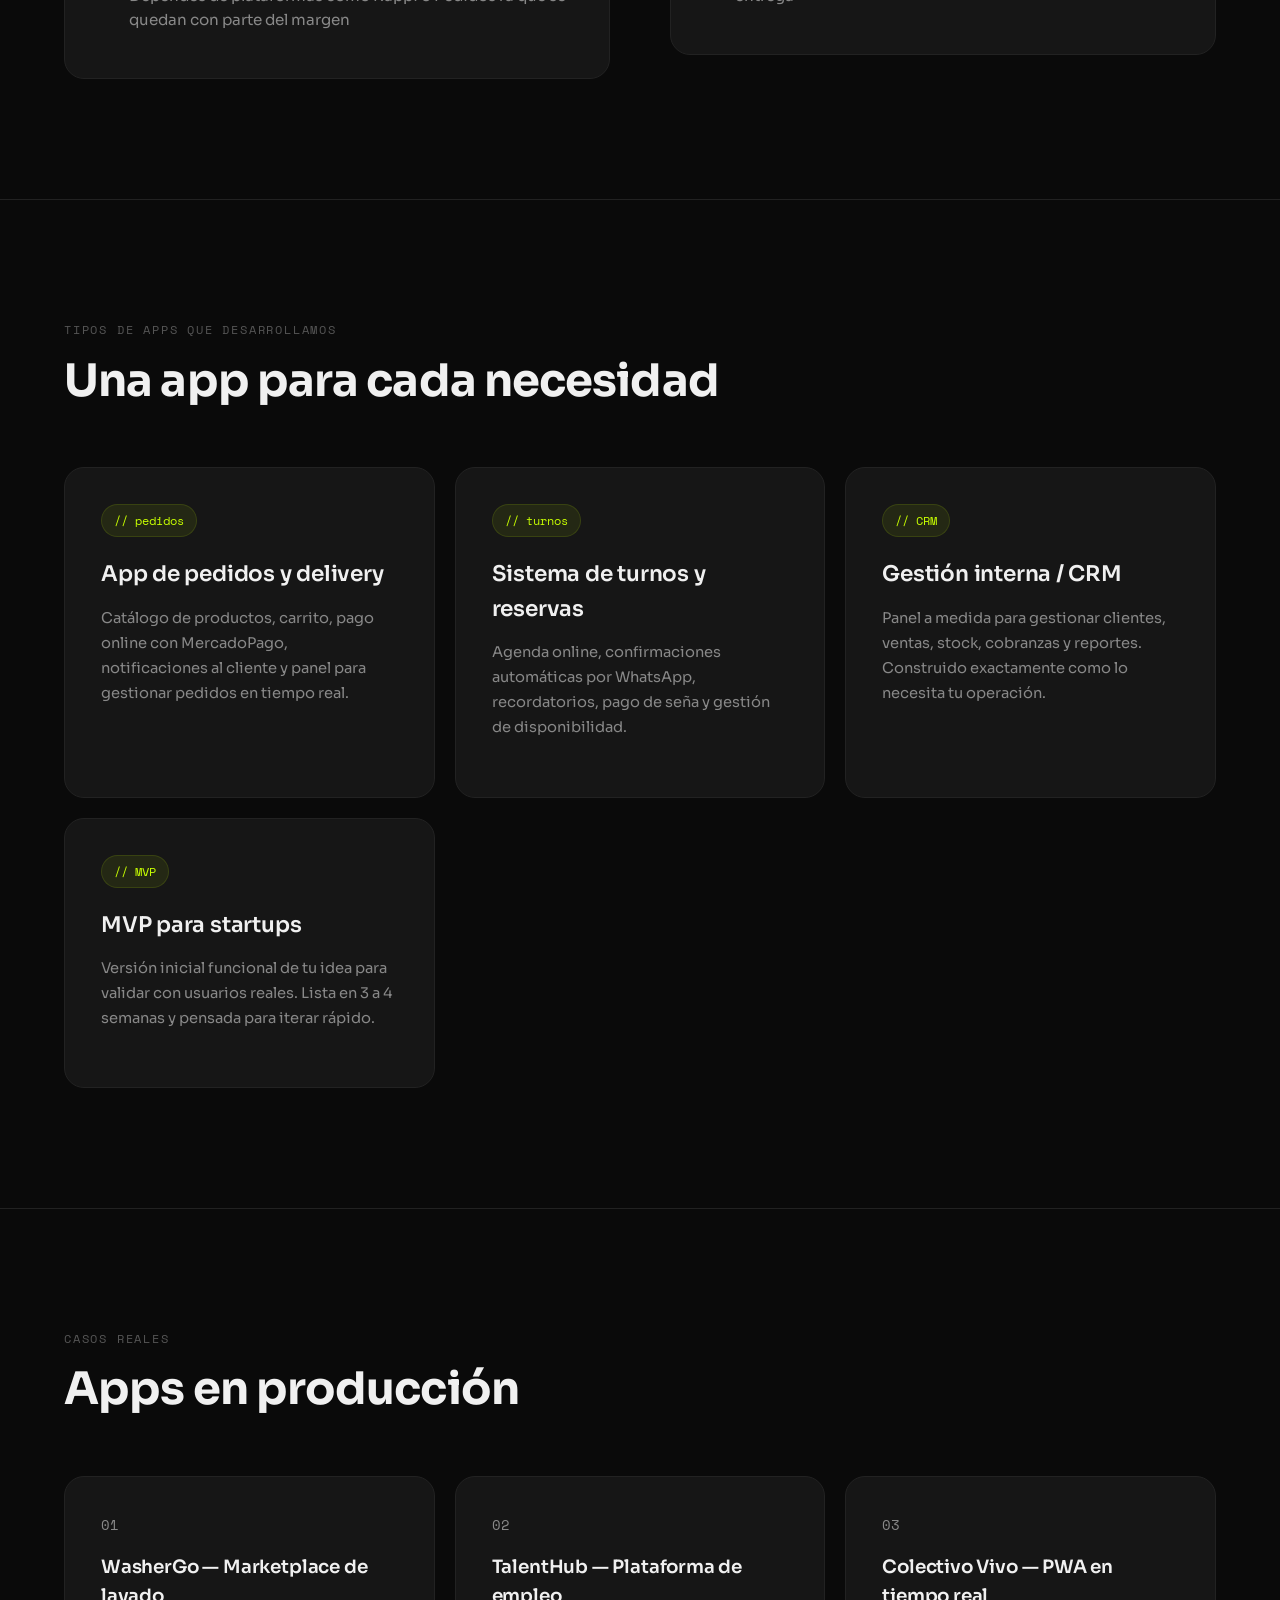
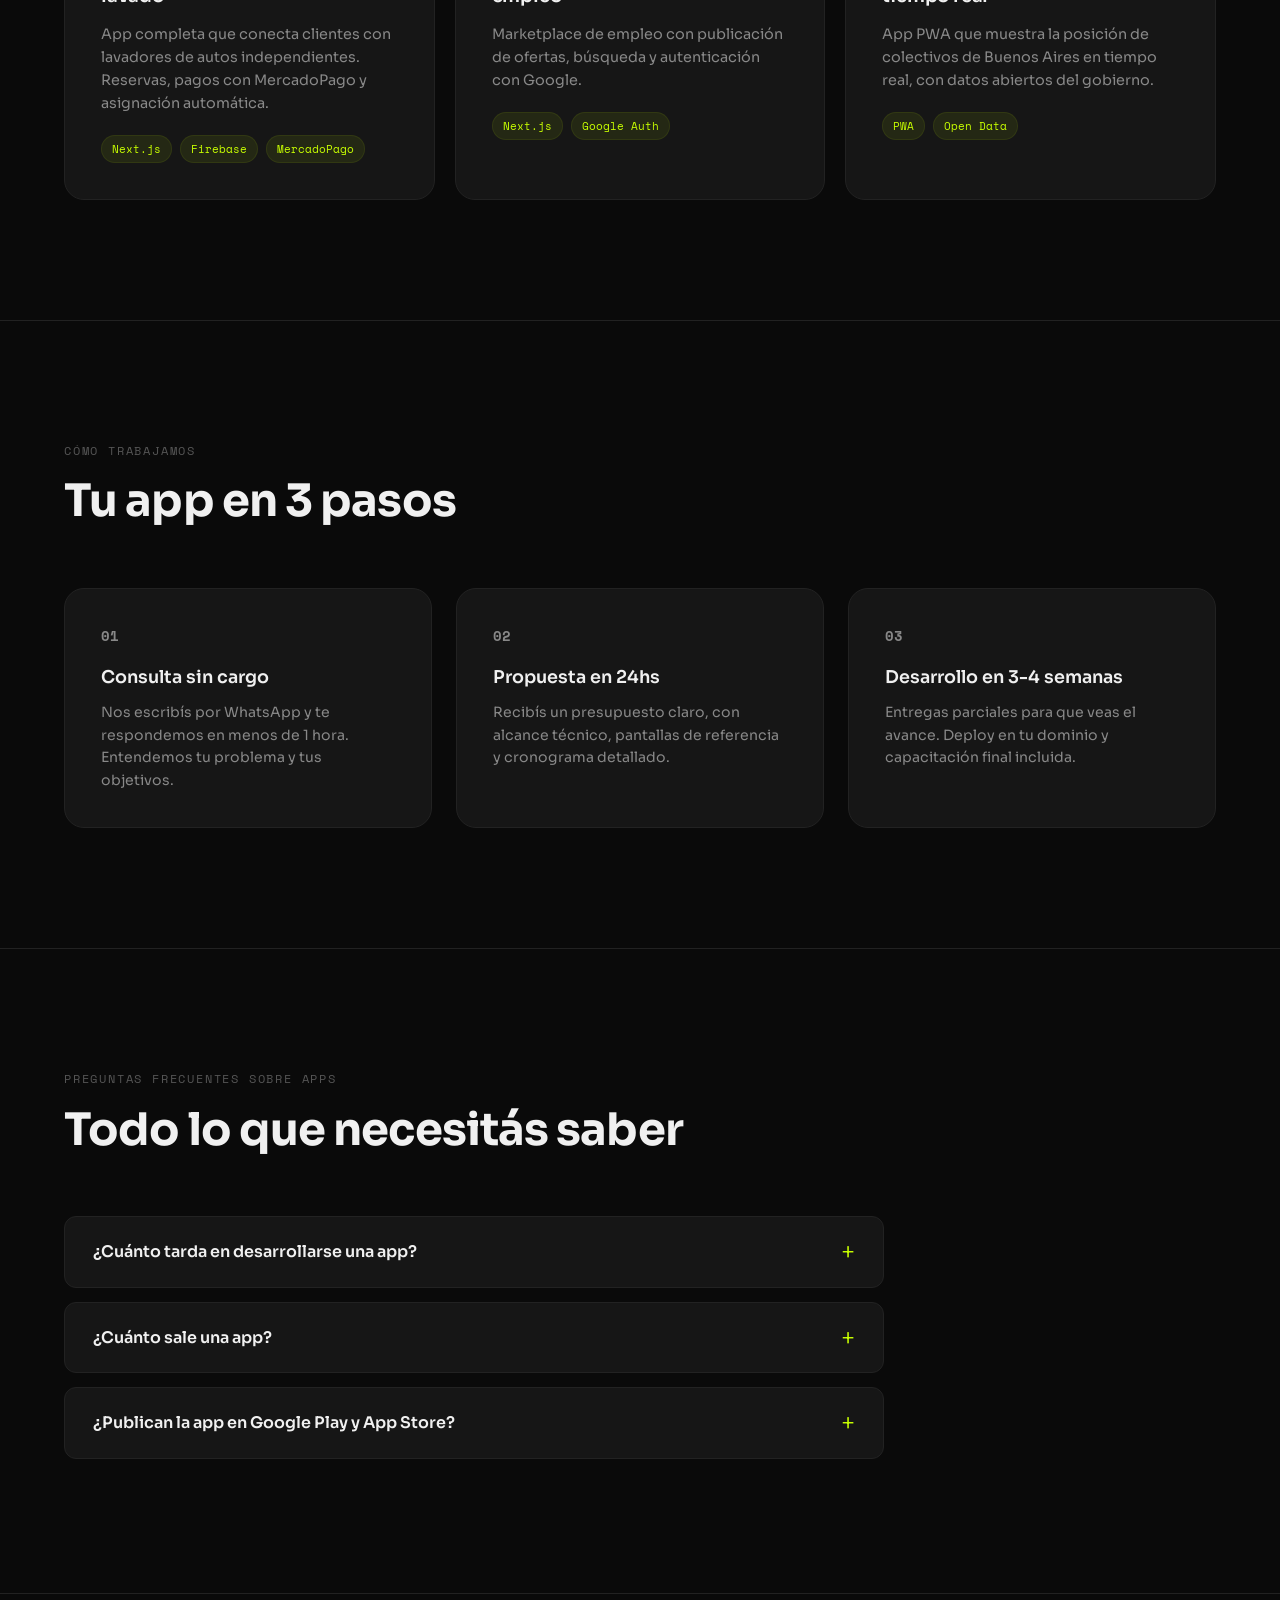
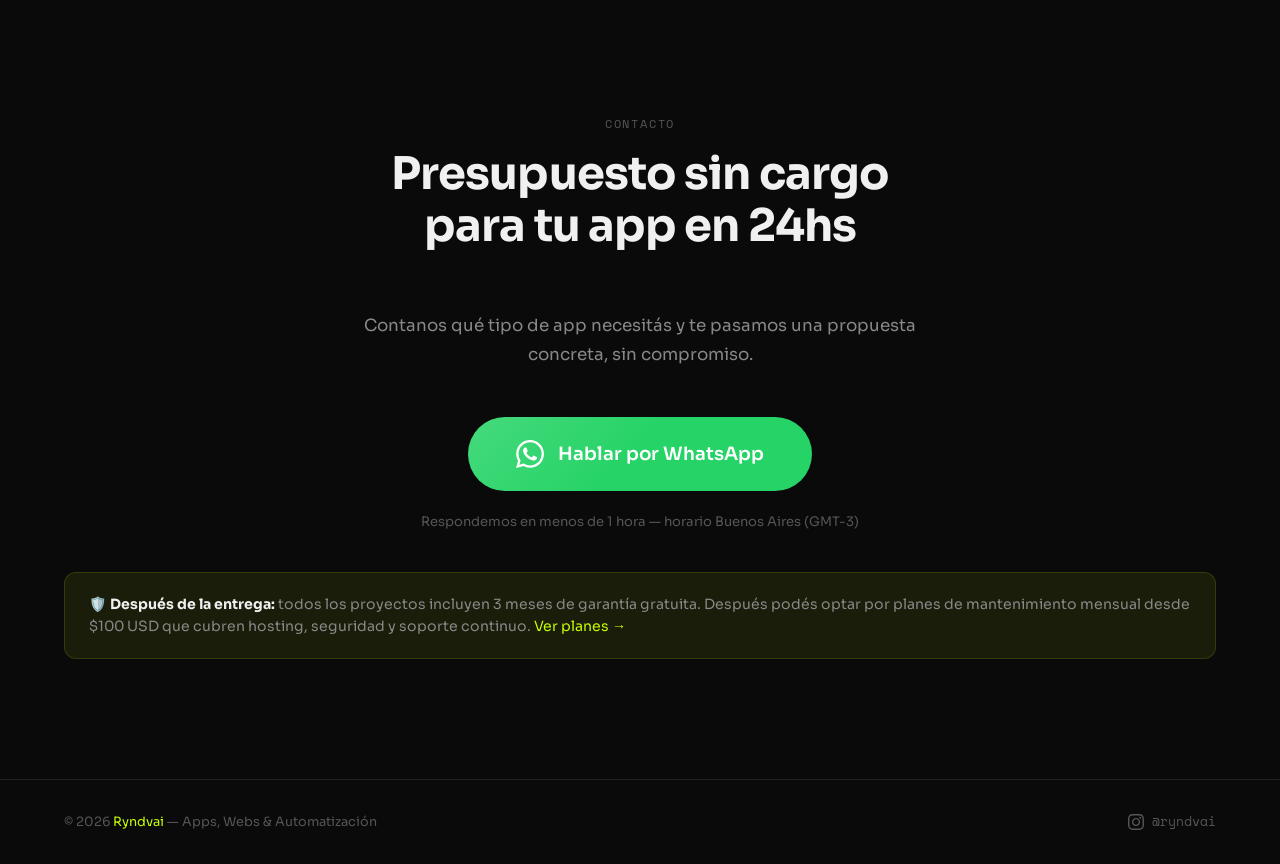
==== commit 9c16eab6: "feat: add Maintenance & Support section with 3 tiers (Essentials/Standard/Premium) + schema Offer + " ====
--- a/apps/index.html
+++ b/apps/index.html
@@ -32,10 +32,31 @@
       "@context": "https://schema.org",
       "@type": "Service",
       "serviceType": "Desarrollo de aplicaciones a medida",
-      "provider": { "@type": "ProfessionalService", "name": "Ryndvai", "url": "https://ryndvai.com/" },
+      "provider": {
+        "@type": "ProfessionalService",
+        "name": "Ryndvai",
+        "url": "https://ryndvai.com/",
+        "image": "https://ryndvai.com/apple-touch-icon.png",
+        "logo": "https://ryndvai.com/apple-touch-icon.png",
+        "telephone": "+54 9 11 7828 4386",
+        "email": "juanma.lunaok@gmail.com",
+        "priceRange": "$$",
+        "address": { "@type": "PostalAddress", "addressLocality": "Buenos Aires", "addressCountry": "AR" },
+        "areaServed": { "@type": "Country", "name": "Argentina" }
+      },
       "areaServed": { "@type": "Country", "name": "Argentina" },
       "offers": { "@type": "Offer", "price": "500", "priceCurrency": "USD", "priceSpecification": { "@type": "PriceSpecification", "minPrice": "500", "priceCurrency": "USD" } },
       "description": "Desarrollo de apps web y móviles a medida para pedidos, turnos, delivery, CRM y sistemas internos."
+    }
+    </script>
+    <script type="application/ld+json">
+    {
+      "@context": "https://schema.org",
+      "@type": "BreadcrumbList",
+      "itemListElement": [
+        { "@type": "ListItem", "position": 1, "name": "Inicio", "item": "https://ryndvai.com/" },
+        { "@type": "ListItem", "position": 2, "name": "Apps a Medida", "item": "https://ryndvai.com/apps/" }
+      ]
     }
     </script>
 
@@ -52,7 +73,7 @@
     <link rel="preconnect" href="https://fonts.googleapis.com" />
     <link rel="preconnect" href="https://fonts.gstatic.com" crossorigin />
     <link href="https://fonts.googleapis.com/css2?family=Sora:wght@300;400;500;600;700&family=Space+Mono:wght@400;700&display=swap" rel="stylesheet" />
-    <link rel="stylesheet" href="../style.css?v=3" />
+    <link rel="stylesheet" href="../style.css?v=5" />
 </head>
 <body>
 
@@ -67,7 +88,7 @@
                 <li><a href="#contact">Contacto</a></li>
             </ul>
             <div class="nav-badge">Desde $500 USD</div>
-            <button class="mobile-menu-btn" onclick="document.querySelector('.nav-links').classList.toggle('show')" aria-label="Menú">
+            <button class="mobile-menu-btn" aria-label="Menú">
                 <span></span><span></span><span></span>
             </button>
         </div>
@@ -156,7 +177,7 @@
                 <h2 class="section-title">Apps en producción</h2>
             </div>
             <div class="projects-grid">
-                <a href="https://finanzasjuan.vercel.app/" target="_blank" rel="noopener" class="project-card fade-up" style="text-decoration:none;color:inherit;">
+                <a href="https://www.washergo.com/" target="_blank" rel="noopener" class="project-card fade-up" style="text-decoration:none;color:inherit;">
                     <p class="project-number">01</p>
                     <h3>WasherGo — Marketplace de lavado</h3>
                     <p>App completa que conecta clientes con lavadores de autos independientes. Reservas, pagos con MercadoPago y asignación automática.</p>
@@ -219,6 +240,7 @@
                     Hablar por WhatsApp
                 </a>
                 <p class="whatsapp-note">Respondemos en menos de 1 hora — horario Buenos Aires (GMT-3)</p>
+                <p class="maint-note" style="margin-top: 40px; text-align: left;"><strong>🛡️ Después de la entrega:</strong> todos los proyectos incluyen 3 meses de garantía gratuita. Después podés optar por planes de mantenimiento mensual desde $100 USD que cubren hosting, seguridad y soporte continuo. <a href="/#maintenance" style="color: var(--accent);">Ver planes →</a></p>
             </div>
         </div>
     </section>
@@ -239,6 +261,6 @@
         <svg viewBox="0 0 24 24"><path d="M17.472 14.382c-.297-.149-1.758-.867-2.03-.967-.273-.099-.471-.148-.67.15-.197.297-.767.966-.94 1.164-.173.199-.347.223-.644.075-.297-.15-1.255-.463-2.39-1.475-.883-.788-1.48-1.761-1.653-2.059-.173-.297-.018-.458.13-.606.134-.133.298-.347.446-.52.149-.174.198-.298.298-.497.099-.198.05-.371-.025-.52-.075-.149-.669-1.612-.916-2.207-.242-.579-.487-.5-.669-.51-.173-.008-.371-.01-.57-.01-.198 0-.52.074-.792.372-.272.297-1.04 1.016-1.04 2.479 0 1.462 1.065 2.875 1.213 3.074.149.198 2.096 3.2 5.077 4.487.709.306 1.262.489 1.694.625.712.227 1.36.195 1.871.118.571-.085 1.758-.719 2.006-1.413.248-.694.248-1.289.173-1.413-.074-.124-.272-.198-.57-.347m-5.421 7.403h-.004a9.87 9.87 0 01-5.031-1.378l-.361-.214-3.741.982.998-3.648-.235-.374a9.86 9.86 0 01-1.51-5.26c.001-5.45 4.436-9.884 9.888-9.884 2.64 0 5.122 1.03 6.988 2.898a9.825 9.825 0 012.893 6.994c-.003 5.45-4.437 9.884-9.885 9.884m8.413-18.297A11.815 11.815 0 0012.05 0C5.495 0 .16 5.335.157 11.892c0 2.096.547 4.142 1.588 5.945L.057 24l6.305-1.654a11.882 11.882 0 005.683 1.448h.005c6.554 0 11.89-5.335 11.893-11.893a11.821 11.821 0 00-3.48-8.413z"/></svg>
     </a>
 
-    <script src="../main.js"></script>
+    <script src="../main.js?v=2"></script>
 </body>
 </html>
--- a/style.css
+++ b/style.css
@@ -197,6 +197,23 @@
 .service-price strong { color: var(--accent); }
 .service-cta { margin-top: 16px; font-family: var(--font-mono); font-size: 0.78rem; color: var(--accent); display: inline-flex; align-items: center; gap: 6px; }
 
+/* ===== MAINTENANCE ===== */
+#maintenance { border-top: 1px solid var(--border); }
+.maintenance-grid { display: grid; grid-template-columns: repeat(3, 1fr); gap: 20px; margin-top: 60px; }
+.maint-card { background: var(--bg-card); border: 1px solid var(--border); border-radius: var(--radius-lg); padding: 32px; transition: all 0.4s ease; position: relative; display: flex; flex-direction: column; }
+.maint-card:hover { border-color: var(--text-muted); transform: translateY(-4px); }
+.maint-card.featured { border-color: var(--accent); box-shadow: 0 0 60px rgba(200, 255, 0, 0.08); }
+.maint-card.featured::before { content: 'RECOMENDADO'; position: absolute; top: -10px; right: 20px; background: var(--accent); color: #000; font-family: var(--font-mono); font-size: 0.65rem; font-weight: 700; padding: 4px 10px; border-radius: 100px; letter-spacing: 0.1em; }
+.maint-tier { font-family: var(--font-mono); font-size: 0.75rem; color: var(--accent); text-transform: uppercase; letter-spacing: 0.15em; margin-bottom: 14px; }
+.maint-price { font-size: 2.2rem; font-weight: 700; letter-spacing: -0.02em; margin-bottom: 6px; }
+.maint-price span { color: var(--text-muted); font-size: 0.9rem; font-weight: 400; letter-spacing: 0; }
+.maint-sub { font-size: 0.85rem; color: var(--text-secondary); margin-bottom: 24px; padding-bottom: 20px; border-bottom: 1px solid var(--border); }
+.maint-features { list-style: none; flex: 1; }
+.maint-features li { font-size: 0.88rem; color: var(--text-secondary); padding: 7px 0; padding-left: 22px; position: relative; line-height: 1.5; }
+.maint-features li::before { content: '✓'; position: absolute; left: 0; color: var(--accent); font-weight: 700; }
+.maint-note { margin-top: 48px; padding: 20px 24px; background: var(--accent-dim); border: 1px solid rgba(200, 255, 0, 0.15); border-radius: var(--radius); font-size: 0.88rem; color: var(--text-secondary); line-height: 1.6; }
+.maint-note strong { color: var(--text-primary); }
+
 /* ===== PROCESS ===== */
 #process { border-top: 1px solid var(--border); }
 .process-grid { display: grid; grid-template-columns: repeat(3, 1fr); gap: 24px; margin-top: 60px; }
@@ -274,13 +291,38 @@
 .mobile-menu-btn span { display: block; width: 24px; height: 2px; background: var(--text-primary); margin: 5px 0; transition: all 0.3s; }
 
 @media (max-width: 768px) {
-    .nav-links { display: none; }
+    .nav-links {
+        display: none;
+        position: absolute;
+        top: 100%;
+        left: 0;
+        right: 0;
+        flex-direction: column;
+        background: rgba(10, 10, 10, 0.98);
+        backdrop-filter: blur(20px);
+        -webkit-backdrop-filter: blur(20px);
+        padding: 24px;
+        gap: 20px;
+        border-bottom: 1px solid var(--border);
+    }
+    .nav-links.show { display: flex; }
+    .nav-links a {
+        font-size: 1rem;
+        padding: 12px 0;
+        border-bottom: 1px solid var(--border);
+        color: var(--text-primary);
+    }
+    .nav-links li:last-child a { border-bottom: none; }
     .nav-badge { display: none; }
     .mobile-menu-btn { display: block; }
+    .mobile-menu-btn.active span:nth-child(1) { transform: translateY(7px) rotate(45deg); }
+    .mobile-menu-btn.active span:nth-child(2) { opacity: 0; }
+    .mobile-menu-btn.active span:nth-child(3) { transform: translateY(-7px) rotate(-45deg); }
     .about-grid { grid-template-columns: 1fr; gap: 40px; }
     .projects-grid { grid-template-columns: 1fr; }
     .services-grid { grid-template-columns: 1fr; }
     .process-grid { grid-template-columns: 1fr; }
+    .maintenance-grid { grid-template-columns: 1fr; }
     .two-col { grid-template-columns: 1fr; gap: 20px; }
     .hero h1 { font-size: 2.4rem; }
     .contact-extras { flex-direction: column; gap: 24px; }
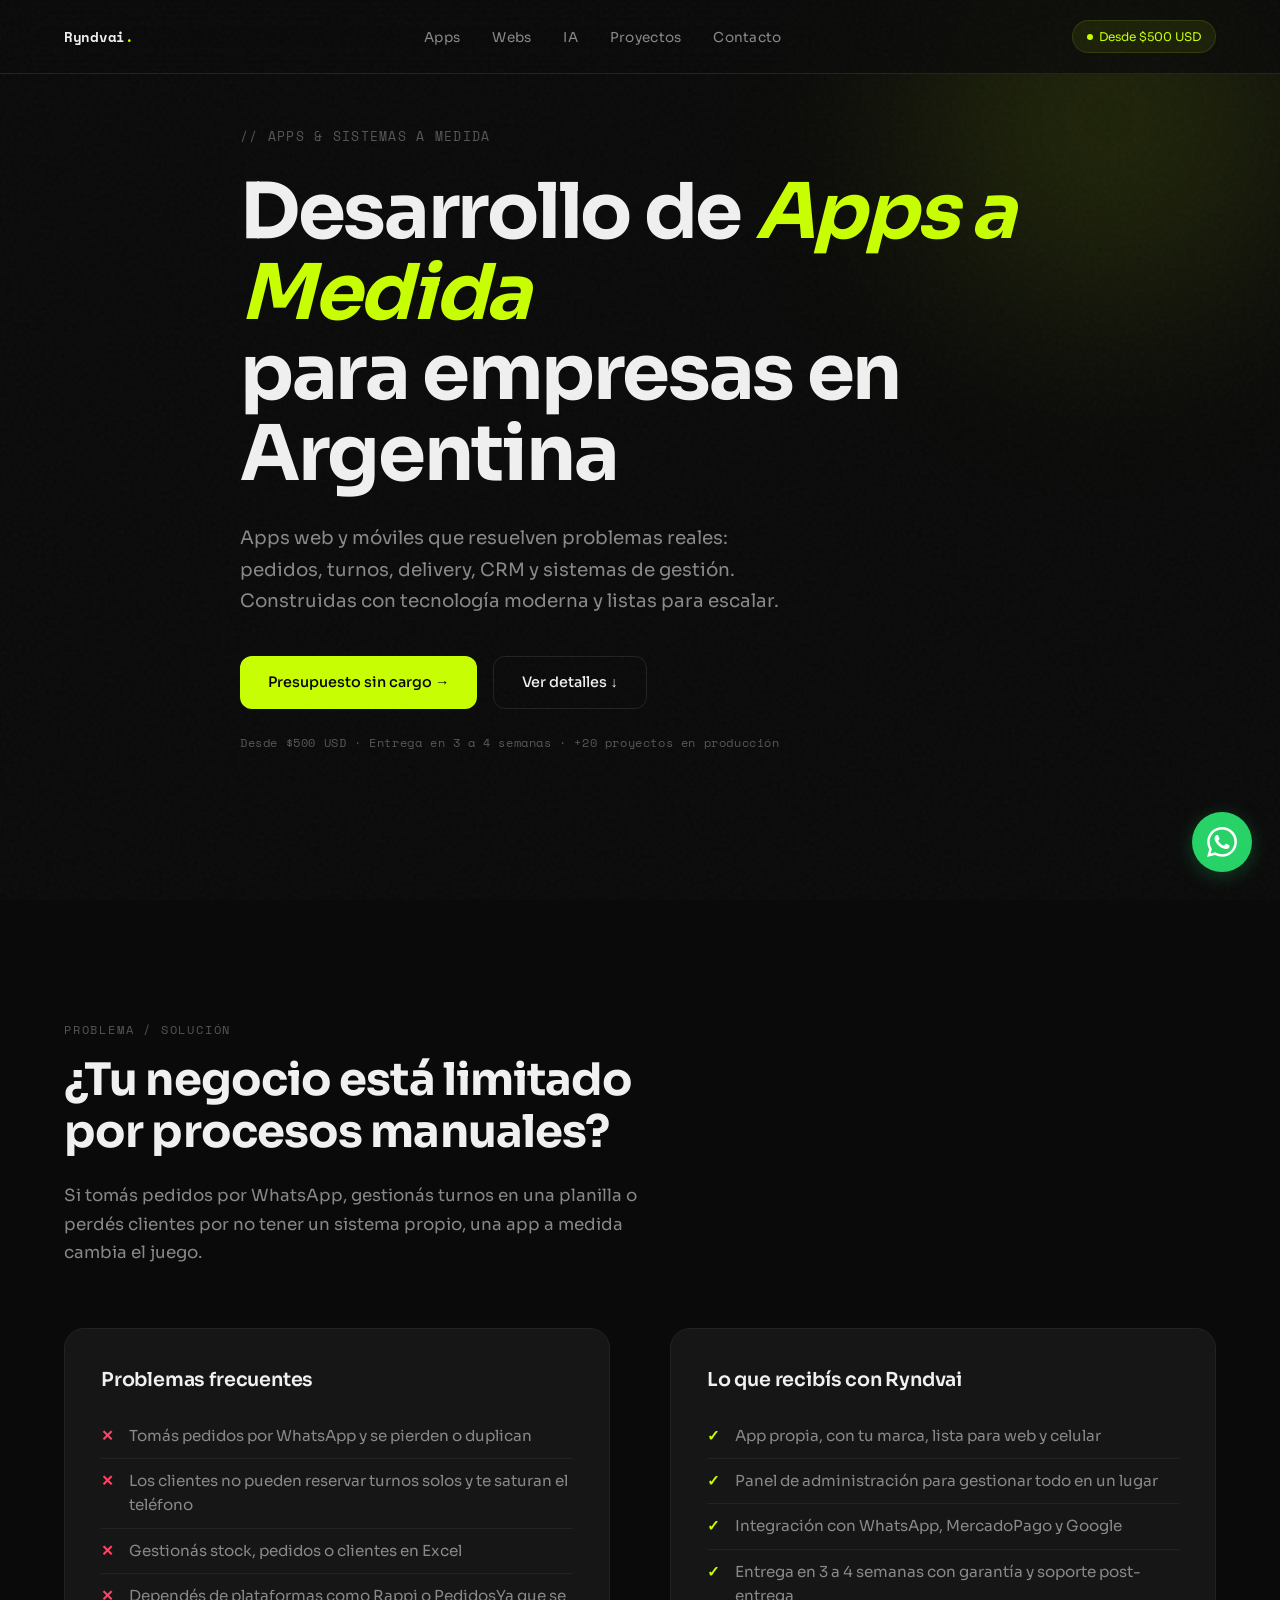
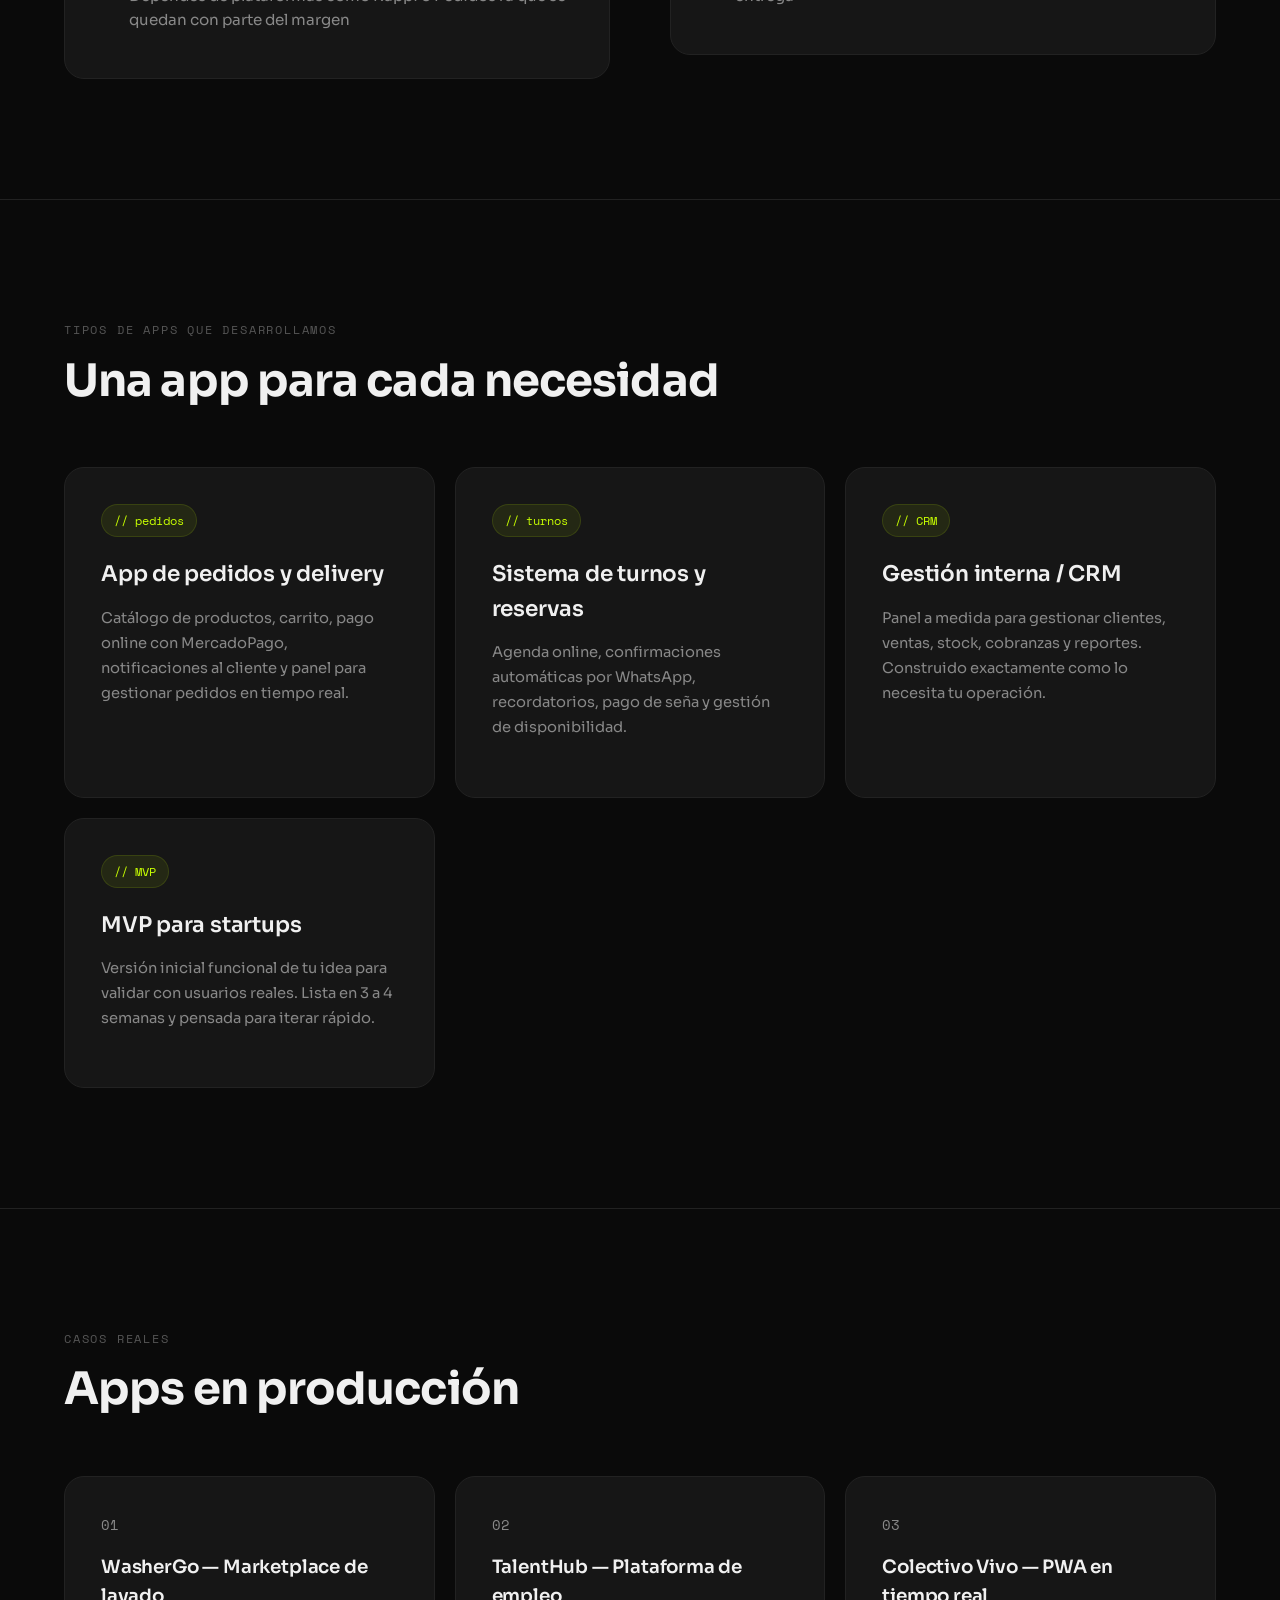
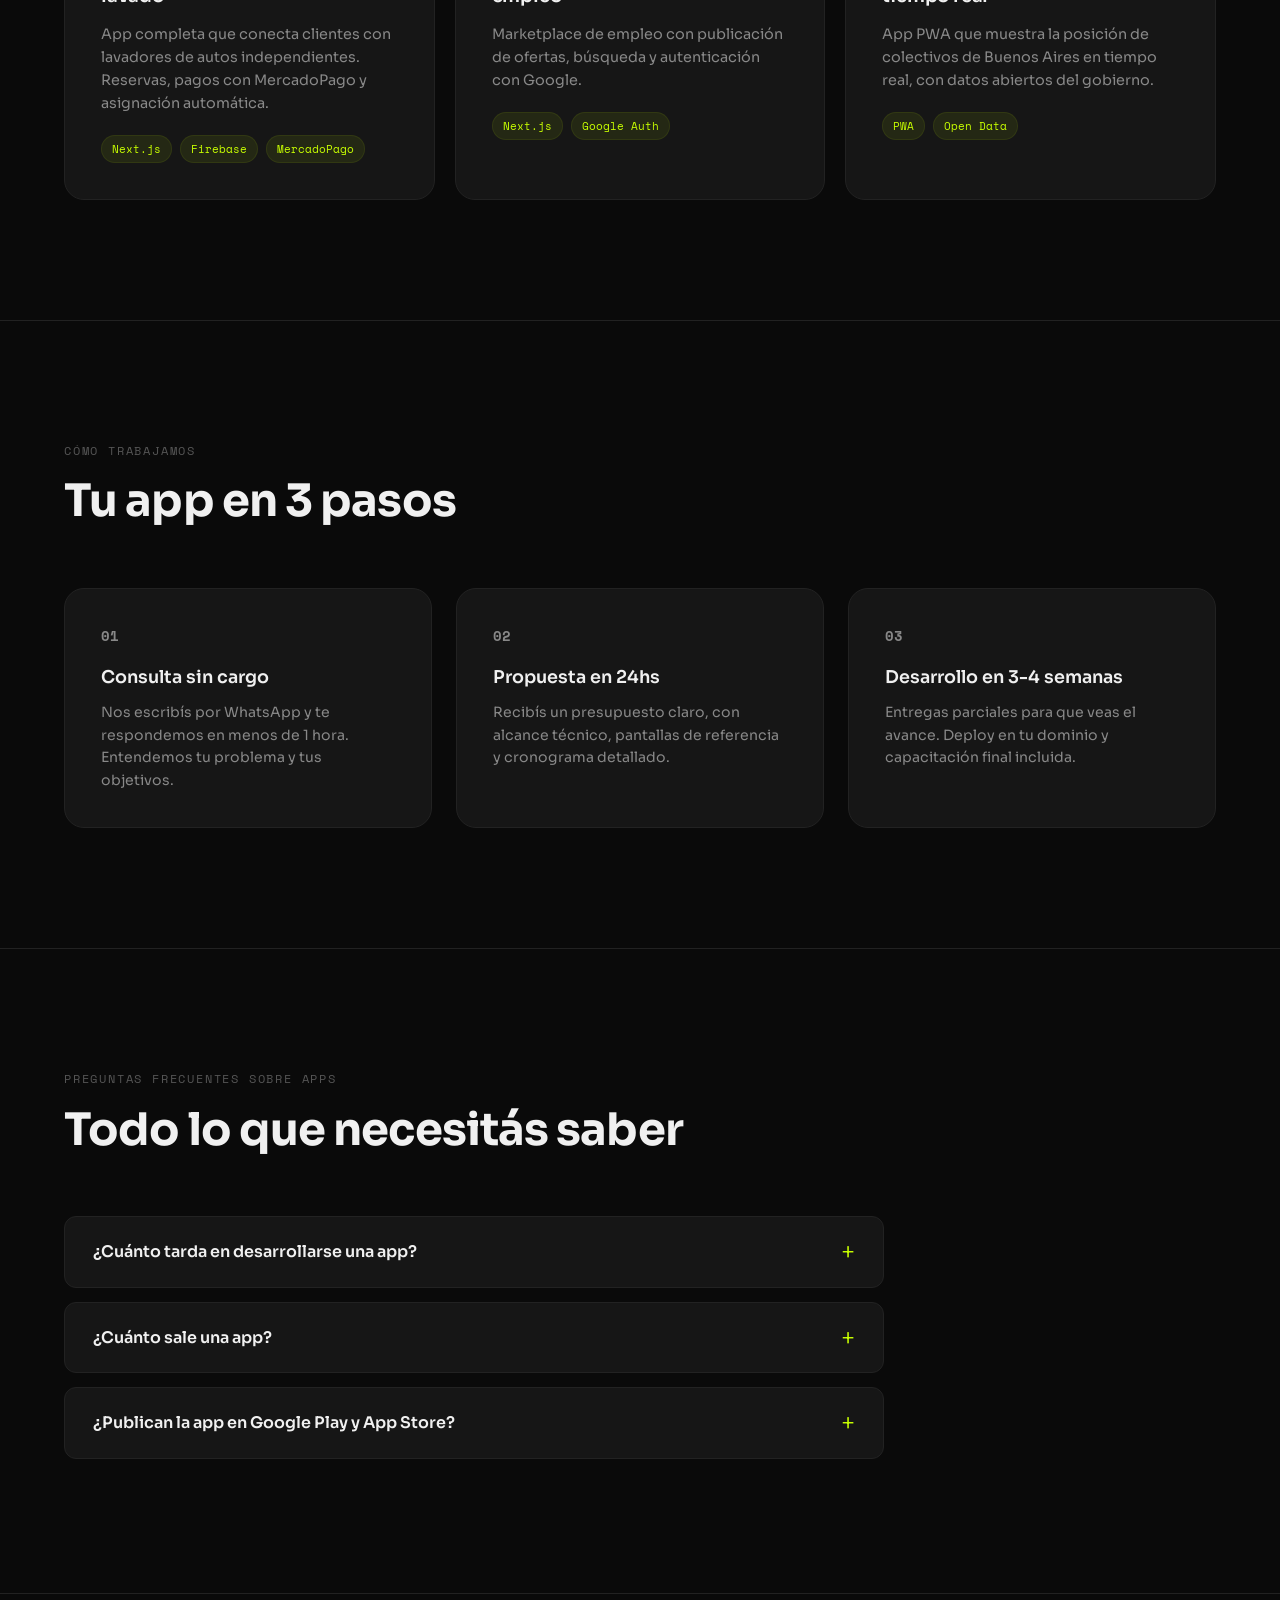
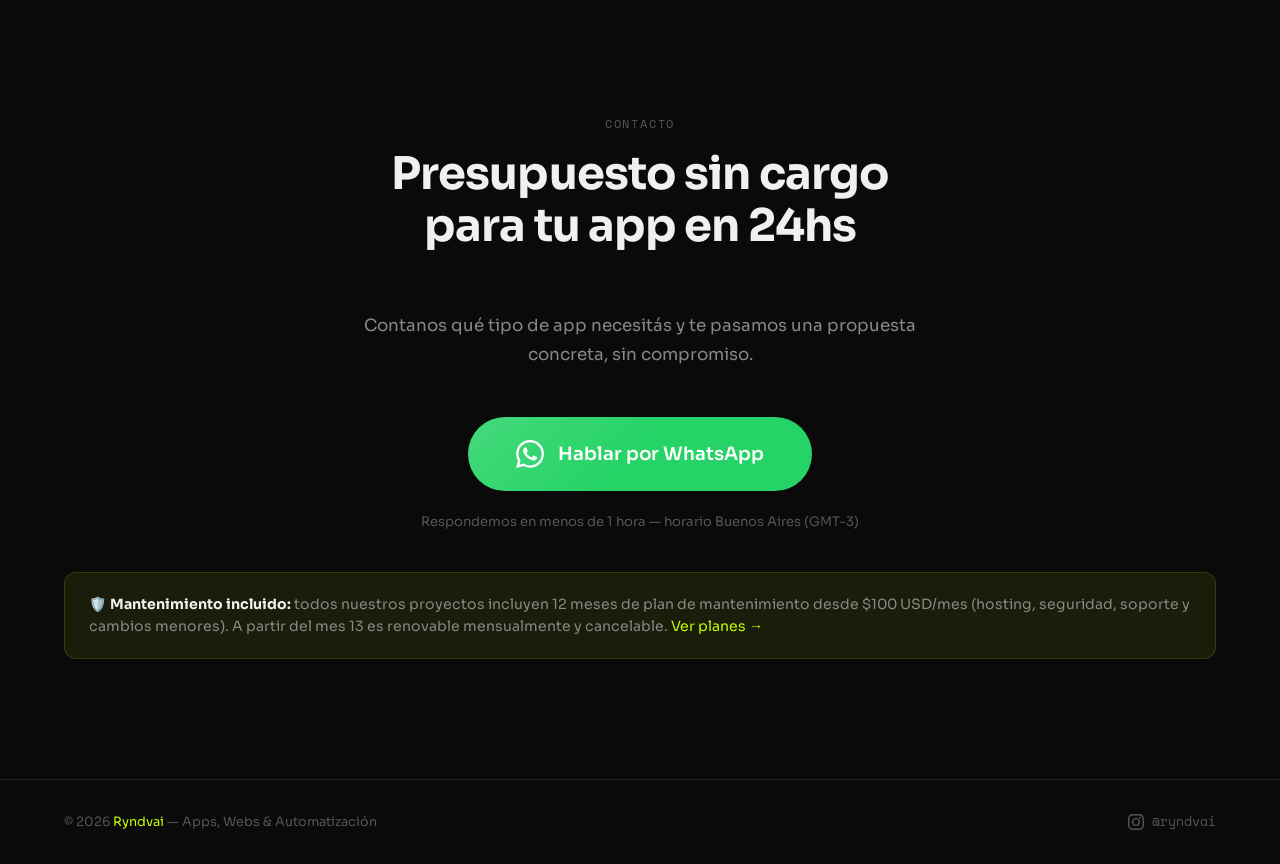
==== commit 946c7e8b: "update: maintenance plan is mandatory 12 months minimum (annual contract model)" ====
--- a/apps/index.html
+++ b/apps/index.html
@@ -240,7 +240,7 @@
                     Hablar por WhatsApp
                 </a>
                 <p class="whatsapp-note">Respondemos en menos de 1 hora — horario Buenos Aires (GMT-3)</p>
-                <p class="maint-note" style="margin-top: 40px; text-align: left;"><strong>🛡️ Después de la entrega:</strong> todos los proyectos incluyen 3 meses de garantía gratuita. Después podés optar por planes de mantenimiento mensual desde $100 USD que cubren hosting, seguridad y soporte continuo. <a href="/#maintenance" style="color: var(--accent);">Ver planes →</a></p>
+                <p class="maint-note" style="margin-top: 40px; text-align: left;"><strong>🛡️ Mantenimiento incluido:</strong> todos nuestros proyectos incluyen 12 meses de plan de mantenimiento desde $100 USD/mes (hosting, seguridad, soporte y cambios menores). A partir del mes 13 es renovable mensualmente y cancelable. <a href="/#maintenance" style="color: var(--accent);">Ver planes →</a></p>
             </div>
         </div>
     </section>
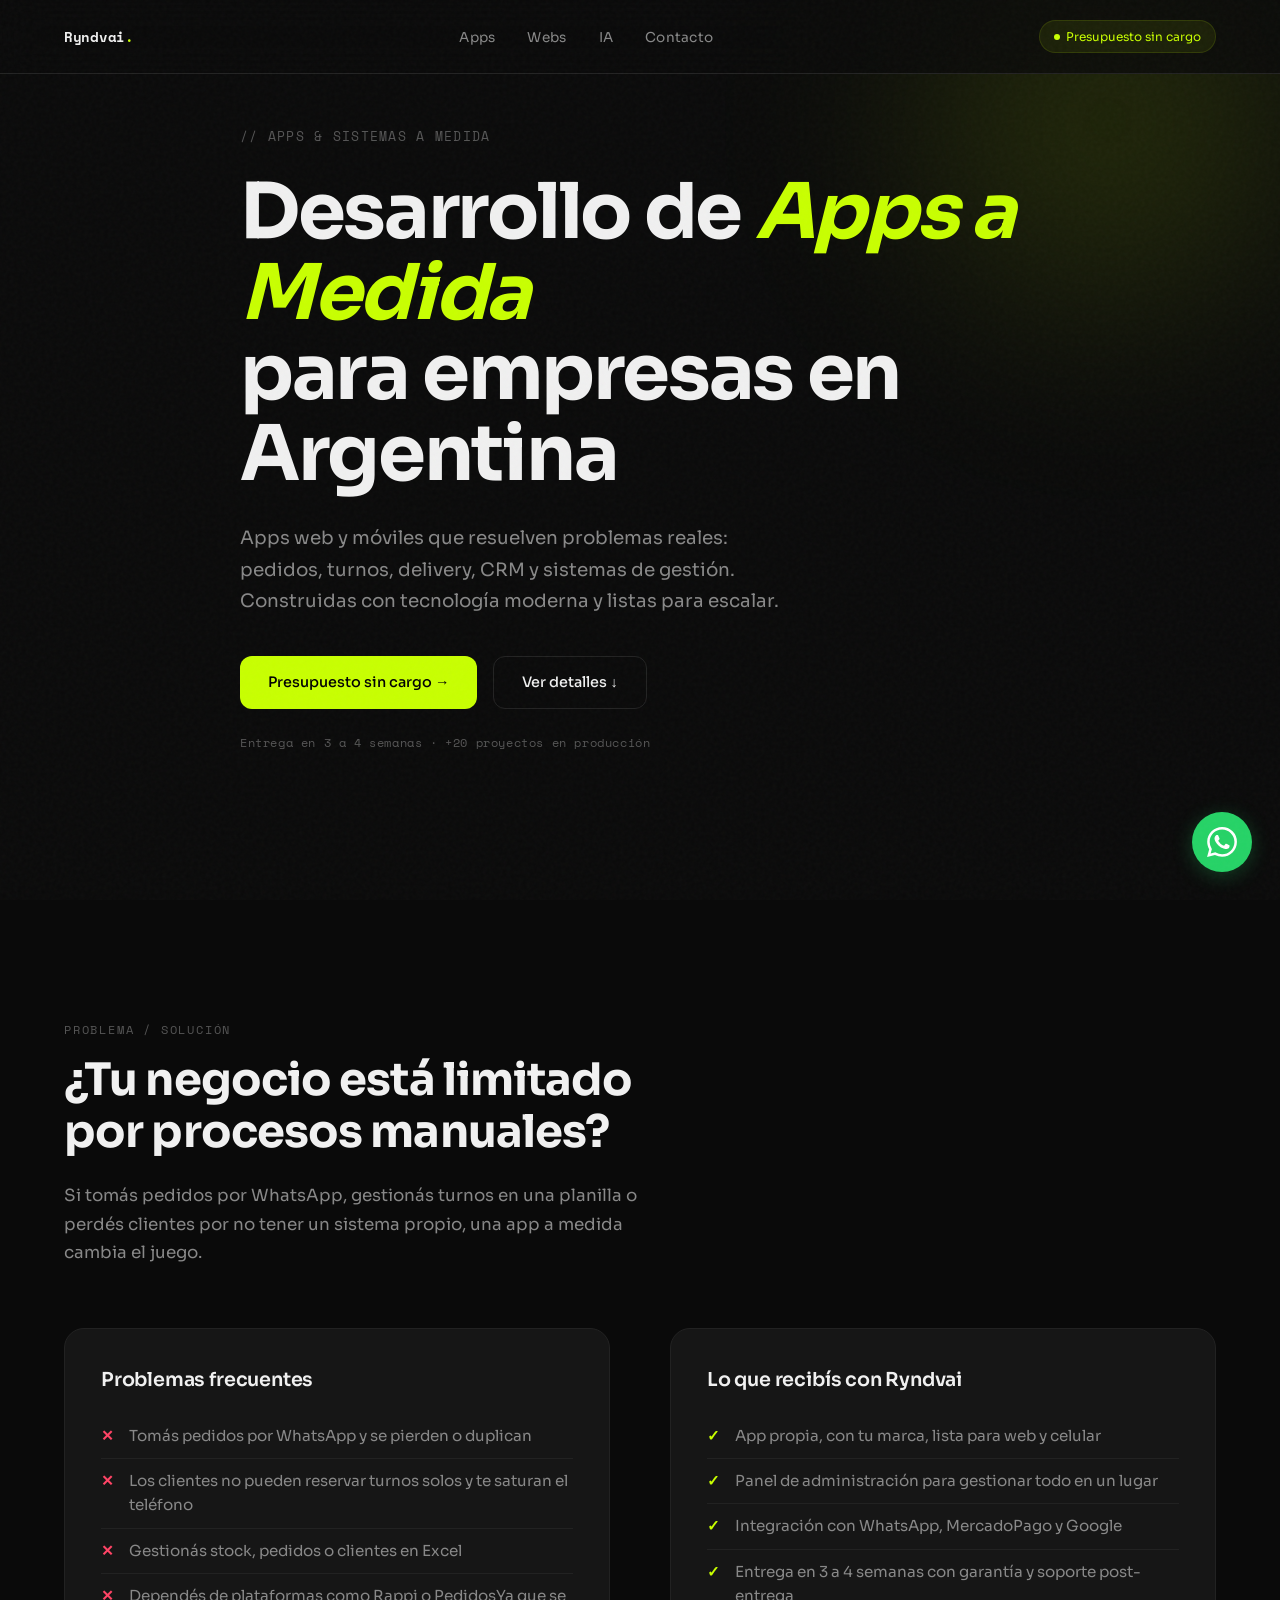
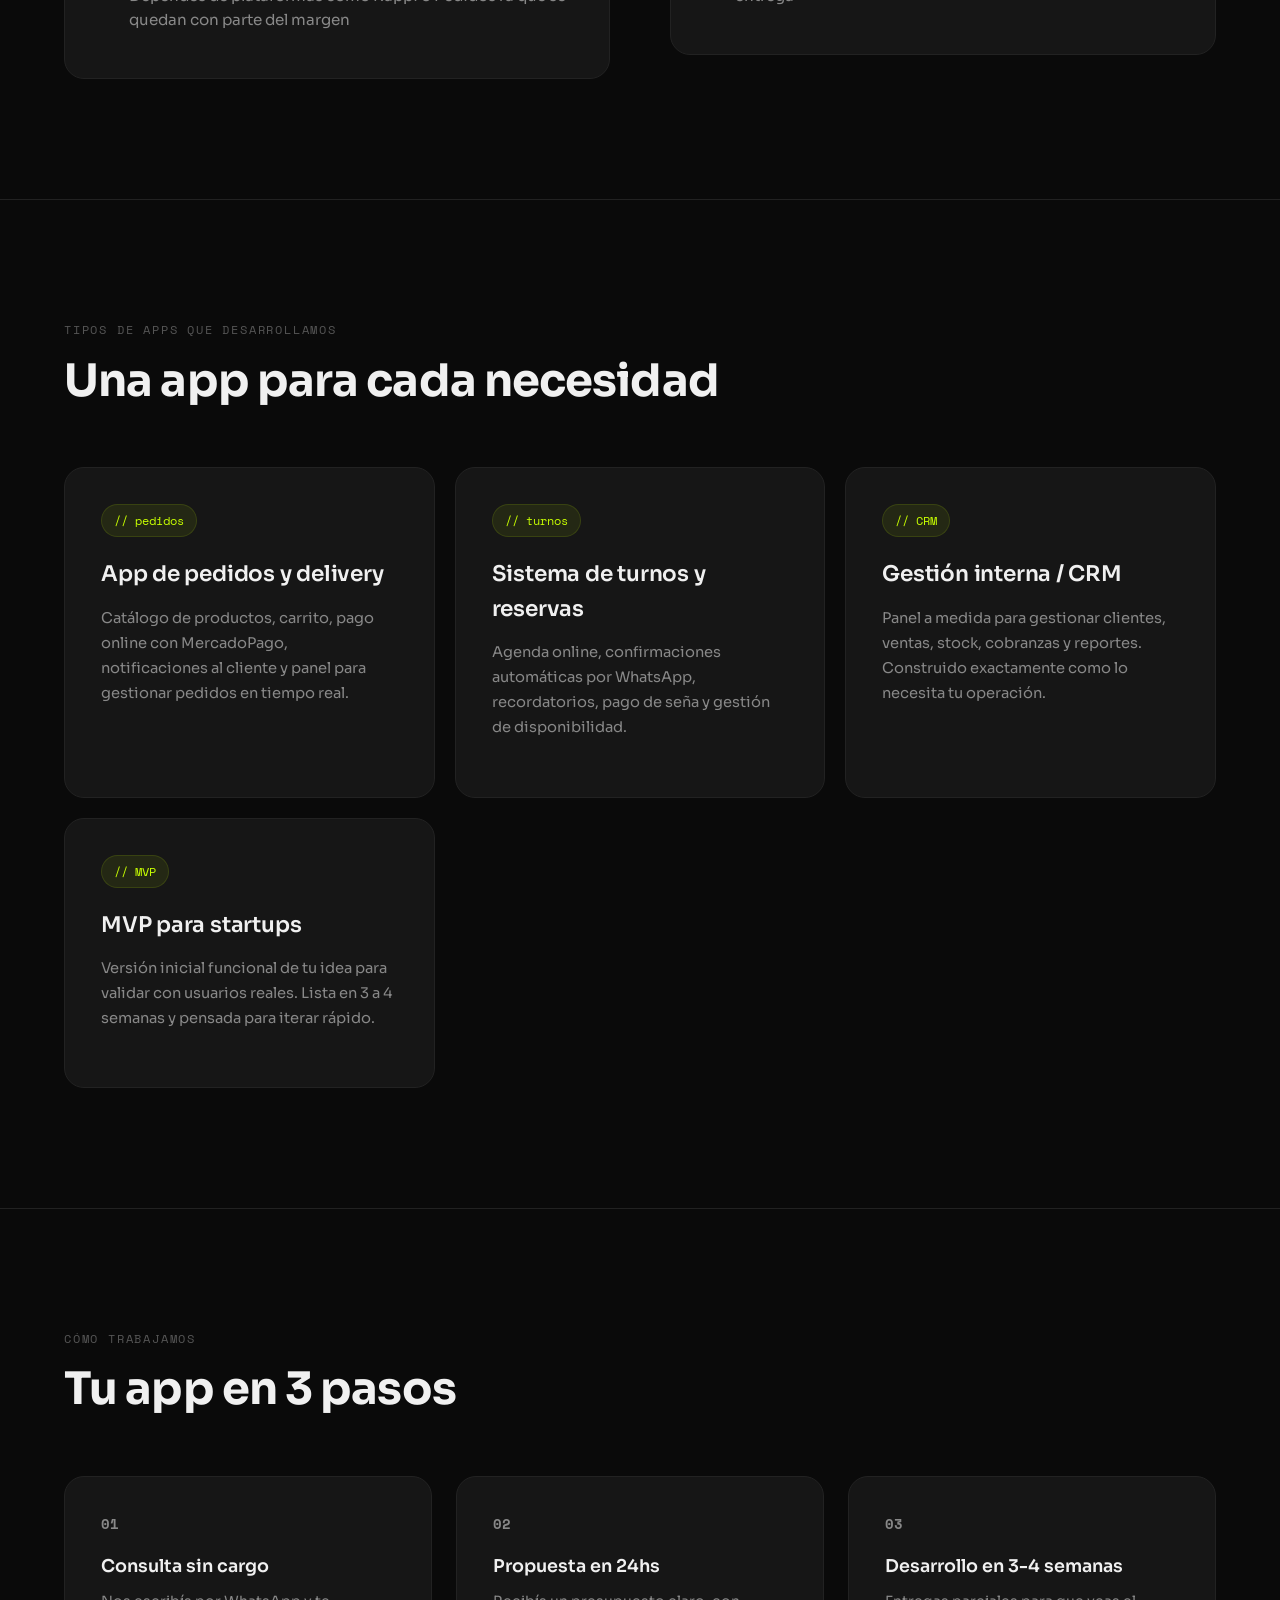
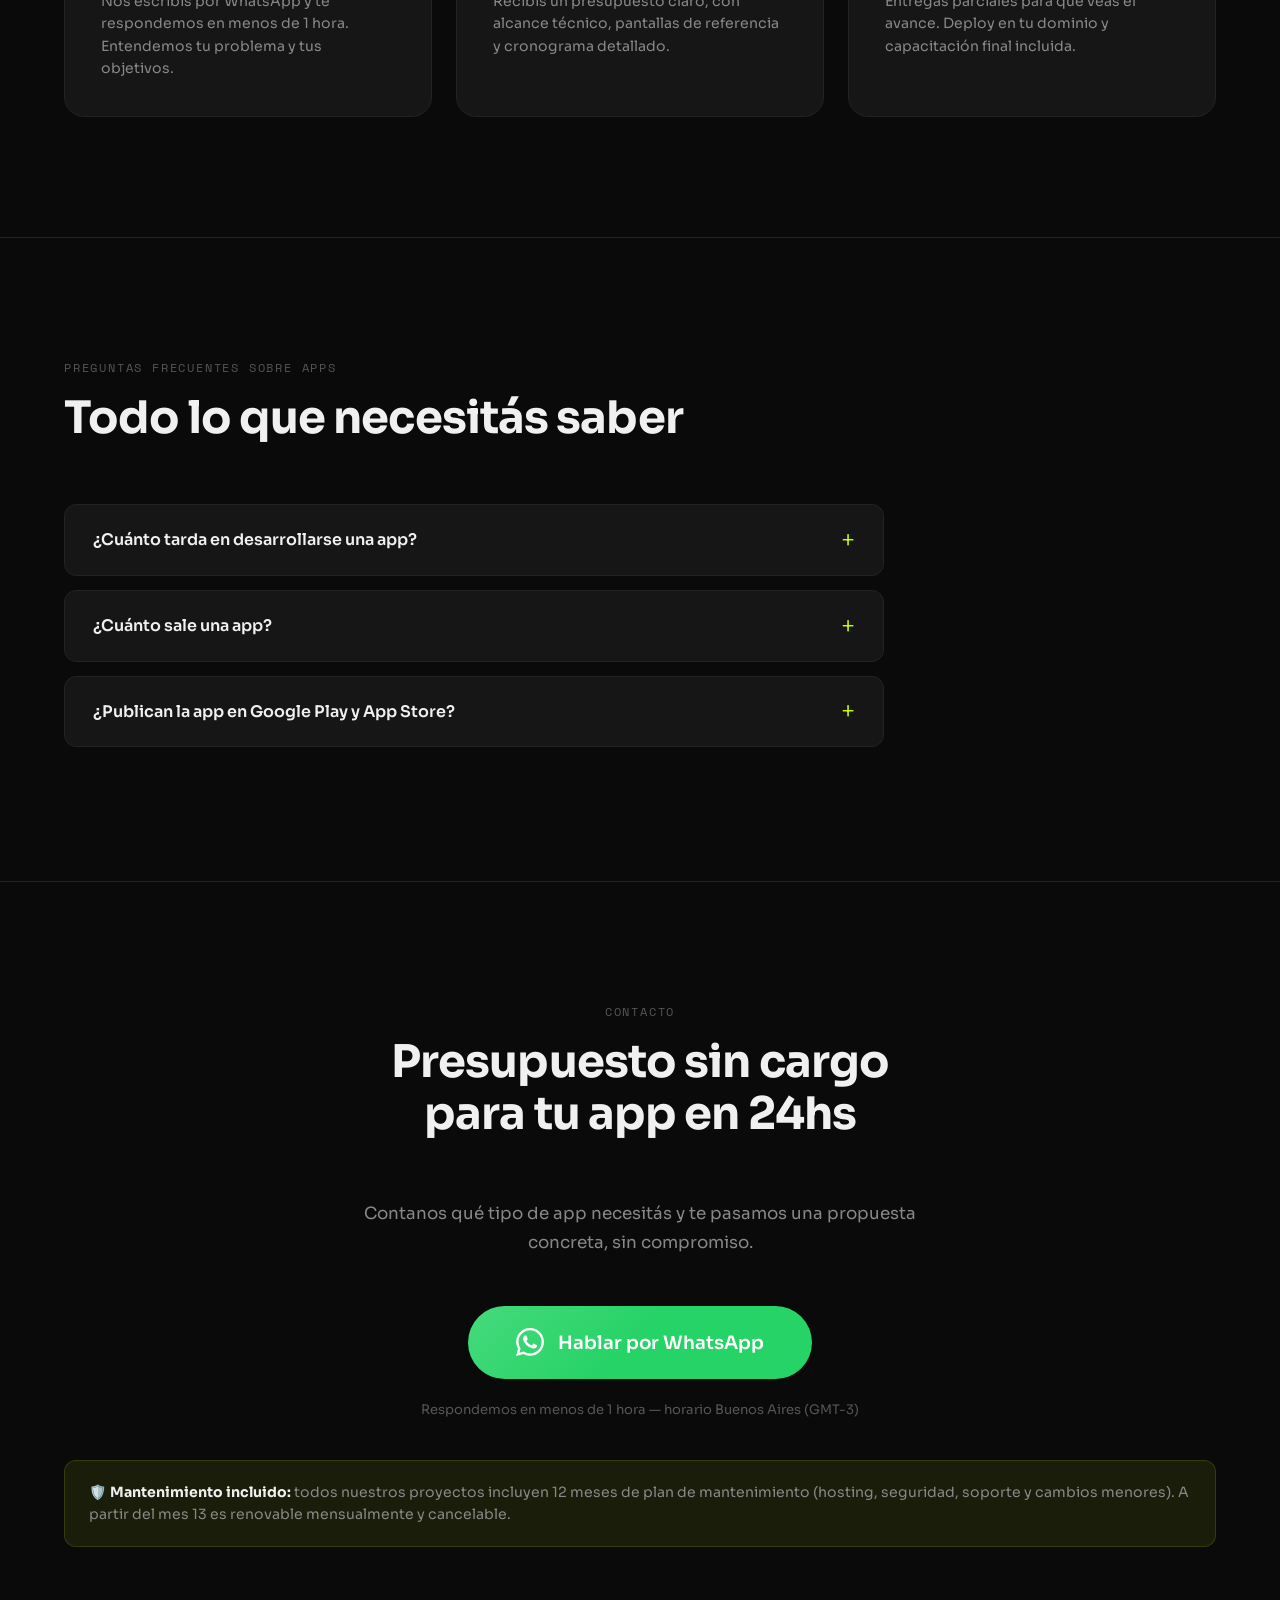
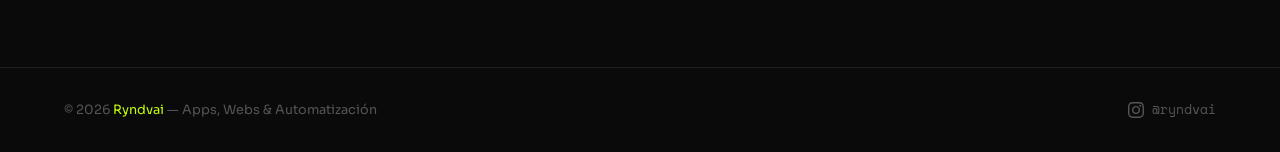
==== commit 9499d778: "feat: single web plan ($850.000 + $35.000/mes) and remove portfolio section - Replace 3 maintenance " ====
--- a/apps/index.html
+++ b/apps/index.html
@@ -4,7 +4,7 @@
     <meta charset="UTF-8" />
     <meta name="viewport" content="width=device-width, initial-scale=1.0" />
     <title>Desarrollo de Apps a Medida en Argentina — Ryndvai</title>
-    <meta name="description" content="Apps web y móviles a medida en Argentina: pedidos, turnos, CRM y MVPs. Desde $500 USD. Entrega 3-4 semanas. Presupuesto sin cargo en 24hs." />
+    <meta name="description" content="Apps web y móviles a medida en Argentina: pedidos, turnos, CRM y MVPs. Entrega 3-4 semanas. Presupuesto sin cargo en 24hs." />
     <meta name="keywords" content="desarrollo de apps Argentina, hacer una app para mi negocio, desarrollador apps Buenos Aires, empresa desarrollo de aplicaciones Argentina, app a medida, sistema de pedidos para negocio Argentina, app para turnos y reservas Argentina, app para delivery, app para restaurante Argentina, MVP startup Argentina desarrollo, programador de apps freelance Argentina" />
     <meta name="author" content="Ryndvai — Juan Manuel Luna" />
     <meta name="robots" content="index, follow" />
@@ -19,13 +19,13 @@
     <meta property="og:type" content="website" />
     <meta property="og:locale" content="es_AR" />
     <meta property="og:title" content="Desarrollo de Apps a Medida en Argentina — Ryndvai" />
-    <meta property="og:description" content="Apps a medida para empresas: pedidos, turnos, delivery, CRM. Desde $500 USD. Entrega 3 a 4 semanas." />
+    <meta property="og:description" content="Apps a medida para empresas: pedidos, turnos, delivery, CRM. Entrega 3 a 4 semanas." />
     <meta property="og:url" content="https://ryndvai.com/apps/" />
     <meta property="og:site_name" content="Ryndvai" />
 
     <meta name="twitter:card" content="summary_large_image" />
     <meta name="twitter:title" content="Desarrollo de Apps a Medida — Ryndvai" />
-    <meta name="twitter:description" content="Apps a medida para empresas y PYMES en Argentina. Desde $500 USD." />
+    <meta name="twitter:description" content="Apps a medida para empresas y PYMES en Argentina. Presupuesto sin cargo." />
 
     <script type="application/ld+json">
     {
@@ -45,7 +45,6 @@
         "areaServed": { "@type": "Country", "name": "Argentina" }
       },
       "areaServed": { "@type": "Country", "name": "Argentina" },
-      "offers": { "@type": "Offer", "price": "500", "priceCurrency": "USD", "priceSpecification": { "@type": "PriceSpecification", "minPrice": "500", "priceCurrency": "USD" } },
       "description": "Desarrollo de apps web y móviles a medida para pedidos, turnos, delivery, CRM y sistemas internos."
     }
     </script>
@@ -73,7 +72,7 @@
     <link rel="preconnect" href="https://fonts.googleapis.com" />
     <link rel="preconnect" href="https://fonts.gstatic.com" crossorigin />
     <link href="https://fonts.googleapis.com/css2?family=Sora:wght@300;400;500;600;700&family=Space+Mono:wght@400;700&display=swap" rel="stylesheet" />
-    <link rel="stylesheet" href="../style.css?v=5" />
+    <link rel="stylesheet" href="../style.css?v=6" />
 </head>
 <body>
 
@@ -84,10 +83,9 @@
                 <li><a href="/apps/">Apps</a></li>
                 <li><a href="/webs/">Webs</a></li>
                 <li><a href="/ia/">IA</a></li>
-                <li><a href="/#projects">Proyectos</a></li>
                 <li><a href="#contact">Contacto</a></li>
             </ul>
-            <div class="nav-badge">Desde $500 USD</div>
+            <div class="nav-badge">Presupuesto sin cargo</div>
             <button class="mobile-menu-btn" aria-label="Menú">
                 <span></span><span></span><span></span>
             </button>
@@ -104,7 +102,7 @@
                     <a href="https://wa.me/5491178284386?text=Hola%20Ryndvai%2C%20vi%20su%20web%20y%20me%20interesa%20desarrollar%20una%20app%20para%20mi%20negocio.%20%C2%BFPodemos%20hablar%3F" target="_blank" rel="noopener" class="btn btn-primary" onclick="trackWhatsAppClick('landing_apps')">Presupuesto sin cargo →</a>
                     <a href="#detalle" class="btn btn-outline">Ver detalles ↓</a>
                 </div>
-                <p class="hero-meta">Desde $500 USD · Entrega en 3 a 4 semanas · +20 proyectos en producción</p>
+                <p class="hero-meta">Entrega en 3 a 4 semanas · +20 proyectos en producción</p>
             </div>
         </div>
     </section>
@@ -170,35 +168,6 @@
         </div>
     </section>
 
-    <section id="projects">
-        <div class="container">
-            <div class="fade-up">
-                <p class="section-tag">Casos reales</p>
-                <h2 class="section-title">Apps en producción</h2>
-            </div>
-            <div class="projects-grid">
-                <a href="https://www.washergo.com/" target="_blank" rel="noopener" class="project-card fade-up" style="text-decoration:none;color:inherit;">
-                    <p class="project-number">01</p>
-                    <h3>WasherGo — Marketplace de lavado</h3>
-                    <p>App completa que conecta clientes con lavadores de autos independientes. Reservas, pagos con MercadoPago y asignación automática.</p>
-                    <div class="project-tags"><span class="project-tag">Next.js</span><span class="project-tag">Firebase</span><span class="project-tag">MercadoPago</span></div>
-                </a>
-                <a href="https://buscotrabajo.vercel.app/" target="_blank" rel="noopener" class="project-card fade-up" style="text-decoration:none;color:inherit;">
-                    <p class="project-number">02</p>
-                    <h3>TalentHub — Plataforma de empleo</h3>
-                    <p>Marketplace de empleo con publicación de ofertas, búsqueda y autenticación con Google.</p>
-                    <div class="project-tags"><span class="project-tag">Next.js</span><span class="project-tag">Google Auth</span></div>
-                </a>
-                <a href="https://colectivo-vivo.vercel.app/" target="_blank" rel="noopener" class="project-card fade-up" style="text-decoration:none;color:inherit;">
-                    <p class="project-number">03</p>
-                    <h3>Colectivo Vivo — PWA en tiempo real</h3>
-                    <p>App PWA que muestra la posición de colectivos de Buenos Aires en tiempo real, con datos abiertos del gobierno.</p>
-                    <div class="project-tags"><span class="project-tag">PWA</span><span class="project-tag">Open Data</span></div>
-                </a>
-            </div>
-        </div>
-    </section>
-
     <section id="process">
         <div class="container">
             <div class="fade-up">
@@ -221,7 +190,7 @@
             </div>
             <div class="faq-list fade-up">
                 <details class="faq-item"><summary>¿Cuánto tarda en desarrollarse una app?</summary><div class="faq-answer">Una app a medida la entregamos en 3 a 4 semanas. Para MVPs simples podemos bajar a 2 semanas. El plazo exacto te lo confirmamos en la propuesta.</div></details>
-                <details class="faq-item"><summary>¿Cuánto sale una app?</summary><div class="faq-answer">Las apps arrancan desde $500 USD. El precio final depende de la complejidad, integraciones y cantidad de pantallas. El presupuesto inicial es sin cargo.</div></details>
+                <details class="faq-item"><summary>¿Cuánto sale una app?</summary><div class="faq-answer">El precio depende de la complejidad, integraciones y cantidad de pantallas. El presupuesto inicial es sin cargo.</div></details>
                 <details class="faq-item"><summary>¿Publican la app en Google Play y App Store?</summary><div class="faq-answer">Construimos apps web progresivas (PWA) que se instalan en el celular sin pasar por las stores. Si necesitás app nativa en stores, también lo hacemos — se cotiza aparte.</div></details>
             </div>
         </div>
@@ -240,7 +209,7 @@
                     Hablar por WhatsApp
                 </a>
                 <p class="whatsapp-note">Respondemos en menos de 1 hora — horario Buenos Aires (GMT-3)</p>
-                <p class="maint-note" style="margin-top: 40px; text-align: left;"><strong>🛡️ Mantenimiento incluido:</strong> todos nuestros proyectos incluyen 12 meses de plan de mantenimiento desde $100 USD/mes (hosting, seguridad, soporte y cambios menores). A partir del mes 13 es renovable mensualmente y cancelable. <a href="/#maintenance" style="color: var(--accent);">Ver planes →</a></p>
+                <p class="maint-note" style="margin-top: 40px; text-align: left;"><strong>🛡️ Mantenimiento incluido:</strong> todos nuestros proyectos incluyen 12 meses de plan de mantenimiento (hosting, seguridad, soporte y cambios menores). A partir del mes 13 es renovable mensualmente y cancelable.</p>
             </div>
         </div>
     </section>
--- a/style.css
+++ b/style.css
@@ -129,23 +129,6 @@
 .tool-name { font-weight: 600; font-size: 0.9rem; margin-bottom: 4px; }
 .tool-desc { font-size: 0.78rem; color: var(--text-muted); }
 
-/* ===== PROJECTS ===== */
-#projects { border-top: 1px solid var(--border); }
-.projects-grid { display: grid; grid-template-columns: repeat(auto-fit, minmax(340px, 1fr)); gap: 20px; margin-top: 60px; }
-.project-card { background: var(--bg-card); border: 1px solid var(--border); border-radius: var(--radius-lg); padding: 36px; transition: all 0.4s ease; position: relative; overflow: hidden; }
-.project-card::before {
-    content: ''; position: absolute; top: 0; left: 0; right: 0;
-    height: 2px; background: linear-gradient(90deg, transparent, var(--accent), transparent);
-    opacity: 0; transition: opacity 0.4s;
-}
-.project-card:hover::before { opacity: 1; }
-.project-card:hover { border-color: var(--text-muted); transform: translateY(-4px); }
-.project-number { font-family: var(--font-mono); font-size: 0.7rem; color: var(--text-muted); margin-bottom: 16px; }
-.project-card h3 { font-size: 1.15rem; font-weight: 600; margin-bottom: 12px; letter-spacing: -0.01em; }
-.project-card p { font-size: 0.9rem; color: var(--text-secondary); line-height: 1.6; }
-.project-tags { display: flex; gap: 8px; flex-wrap: wrap; margin-top: 20px; }
-.project-tag { font-size: 0.7rem; font-family: var(--font-mono); color: var(--accent); background: var(--accent-dim); padding: 4px 10px; border-radius: 100px; border: 1px solid rgba(200, 255, 0, 0.08); }
-
 /* ===== CONTACT / WHATSAPP ===== */
 #contact { border-top: 1px solid var(--border); }
 .contact-wrapper { margin-top: 60px; display: flex; flex-direction: column; align-items: center; text-align: center; }
@@ -197,9 +180,9 @@
 .service-price strong { color: var(--accent); }
 .service-cta { margin-top: 16px; font-family: var(--font-mono); font-size: 0.78rem; color: var(--accent); display: inline-flex; align-items: center; gap: 6px; }
 
-/* ===== MAINTENANCE ===== */
-#maintenance { border-top: 1px solid var(--border); }
-.maintenance-grid { display: grid; grid-template-columns: repeat(3, 1fr); gap: 20px; margin-top: 60px; }
+/* ===== PLAN ===== */
+#plan { border-top: 1px solid var(--border); }
+.plan-wrap { display: flex; justify-content: center; margin-top: 60px; }
 .maint-card { background: var(--bg-card); border: 1px solid var(--border); border-radius: var(--radius-lg); padding: 32px; transition: all 0.4s ease; position: relative; display: flex; flex-direction: column; }
 .maint-card:hover { border-color: var(--text-muted); transform: translateY(-4px); }
 .maint-card.featured { border-color: var(--accent); box-shadow: 0 0 60px rgba(200, 255, 0, 0.08); }
@@ -211,6 +194,14 @@
 .maint-features { list-style: none; flex: 1; }
 .maint-features li { font-size: 0.88rem; color: var(--text-secondary); padding: 7px 0; padding-left: 22px; position: relative; line-height: 1.5; }
 .maint-features li::before { content: '✓'; position: absolute; left: 0; color: var(--accent); font-weight: 700; }
+.plan-card { width: 100%; max-width: 640px; padding: 40px; }
+.maint-card.featured.plan-card::before { content: 'PLAN ÚNICO'; }
+.plan-monthly { font-size: 1.3rem; font-weight: 600; letter-spacing: -0.01em; line-height: 1.3; margin-bottom: 20px; color: var(--accent); }
+.plan-monthly span { color: var(--text-muted); font-size: 0.9rem; font-weight: 400; letter-spacing: 0; }
+.plan-label { font-family: var(--font-mono); font-size: 0.72rem; color: var(--text-muted); text-transform: uppercase; letter-spacing: 0.15em; margin: 28px 0 8px; padding-top: 24px; border-top: 1px solid var(--border); }
+.plan-includes { display: grid; grid-template-columns: 1fr 1fr; column-gap: 20px; }
+.plan-note { margin-top: 24px; font-size: 0.88rem; color: var(--text-secondary); line-height: 1.6; }
+.plan-cta { margin-top: 28px; justify-content: center; }
 .maint-note { margin-top: 48px; padding: 20px 24px; background: var(--accent-dim); border: 1px solid rgba(200, 255, 0, 0.15); border-radius: var(--radius); font-size: 0.88rem; color: var(--text-secondary); line-height: 1.6; }
 .maint-note strong { color: var(--text-primary); }
 
@@ -319,10 +310,9 @@
     .mobile-menu-btn.active span:nth-child(2) { opacity: 0; }
     .mobile-menu-btn.active span:nth-child(3) { transform: translateY(-7px) rotate(-45deg); }
     .about-grid { grid-template-columns: 1fr; gap: 40px; }
-    .projects-grid { grid-template-columns: 1fr; }
     .services-grid { grid-template-columns: 1fr; }
     .process-grid { grid-template-columns: 1fr; }
-    .maintenance-grid { grid-template-columns: 1fr; }
+    .plan-card { padding: 32px 24px; }
     .two-col { grid-template-columns: 1fr; gap: 20px; }
     .hero h1 { font-size: 2.4rem; }
     .contact-extras { flex-direction: column; gap: 24px; }
@@ -332,6 +322,8 @@
 
 @media (max-width: 480px) {
     .tools-grid { grid-template-columns: 1fr; }
+    .plan-includes { grid-template-columns: 1fr; }
+    .maint-price { font-size: 1.9rem; }
     .hero-buttons { flex-direction: column; }
     .btn { width: 100%; justify-content: center; }
 }
